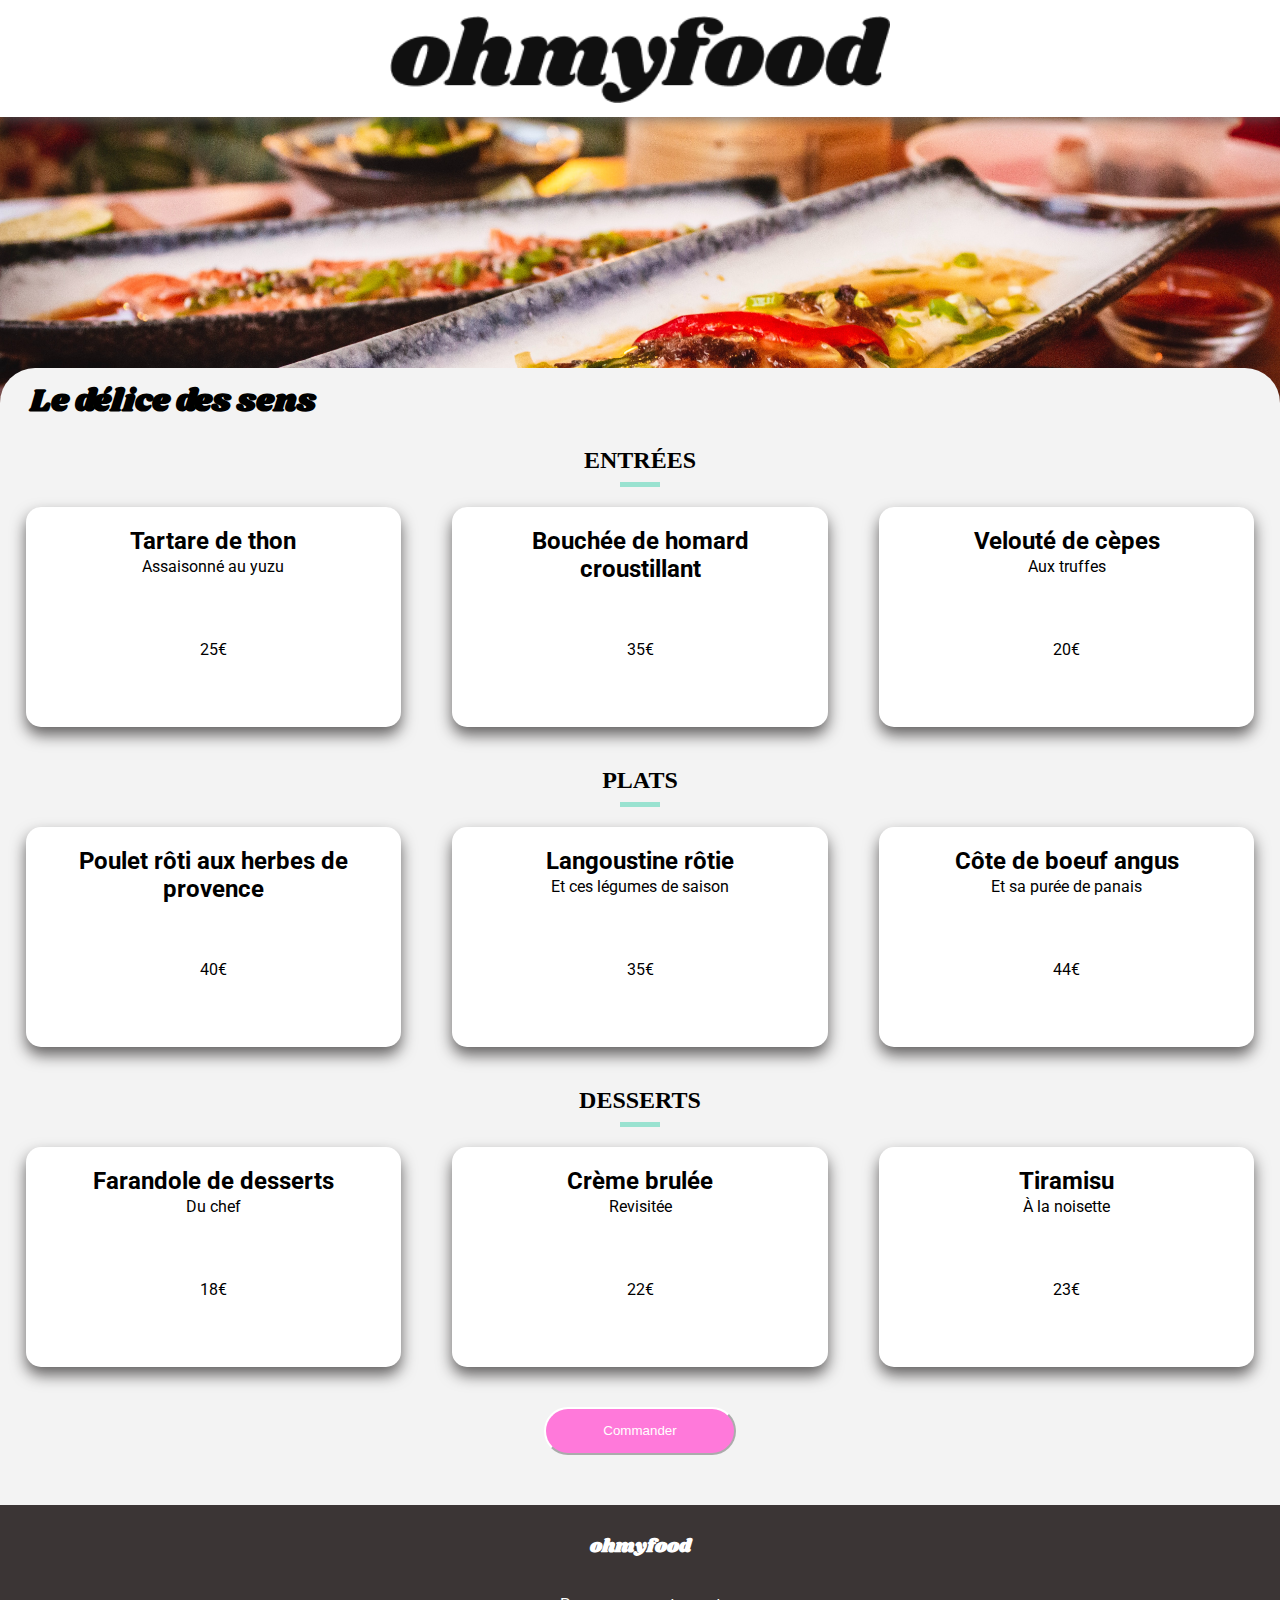
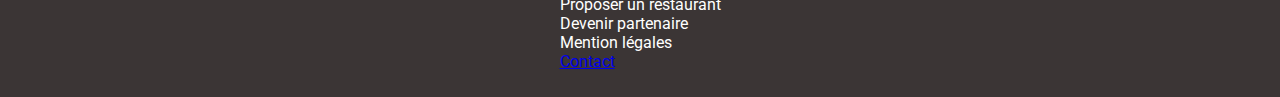
==== MenuDelice.html @ 84c7ec4a "Mise en place balise hr verte" ====
<!DOCTYPE html>
<html lang="fr">
<head>
    <meta charset="UTF-8">
    <meta http-equiv="X-UA-Compatible" content="IE=edge">
    <link rel="preconnect" href="https://fonts.gstatic.com">
    <link href="https://fonts.googleapis.com/css2?family=Roboto&family=Shrikhand&display=swap" rel="stylesheet">
    <link rel="stylesheet" href="https://use.fontawesome.com/releases/v5.15.3/css/all.css" integrity="sha384-SZXxX4whJ79/gErwcOYf+zWLeJdY/qpuqC4cAa9rOGUstPomtqpuNWT9wdPEn2fk" crossorigin="anonymous">
    <meta name="viewport" content="width=device-width, initial-scale=1.0">
    <link rel="stylesheet" href="styles/style.css">
    <title>Le délice des sens</title>
</head>
<body>
    <header>
        <a href="index.html" class="fleche">
            <i class="fas fa-arrow-left fa-2x"></i>
        </a>
        <!-- Logo -->
        <div class="logoHeader">
            <img src="images/logo/ohmyfood.png" alt="Logo ohmyfood"/>
        </div>
    </header>
    <div id="contenuMenu">
        <div class="presentation">
            <img src="images/restaurants/louis-hansel-shotsoflouis-qNBGVyOCY8Q-unsplash.jpg" alt="Le délice des sens">
        </div>
        <div class="menus">
            <div class="titresMenu">
                <h1>Le délice des sens</h1>
                <div class="favorisMenu">
                    <i class="far fa-heart fa-2x"></i>
                    <!-- <i class="fas fa-heart"></i> -->
                </div>
            </div>
            <h2>ENTRÉES</h2>
            <hr>
            <div class="entrees">
                <div class="blocMenu">
                    <div class="blocNom">
                        <h2>Tartare de thon</h2>
                        <p>Assaisonné au yuzu</p>
                    </div>
                    <div class="blocPrix">
                        <p>25€</p>
                    </div>
                    <div class="box">
                        <i class="fas fa-check-circle"></i>
                    </div>
                </div>
                <div class="blocMenu">
                    <div class="blocNom">
                        <h2>Bouchée de homard croustillant</h2>
                        <p>Et sa farandole de petits légumes</p>
                    </div>
                    <div class="blocPrix">
                        <p>35€</p>
                    </div>
                    <div class="box">
                        <i class="fas fa-check-circle"></i>
                    </div>
                </div>
                <div class="blocMenu">
                    <div class="blocNom">
                        <h2>Velouté de cèpes</h2>
                        <p>Aux truffes</p>
                    </div>
                    <div class="blocPrix">
                        <p>20€</p>
                    </div>
                    <div class="box">
                        <i class="fas fa-check-circle"></i>
                    </div>
                </div>
            </div>
            <h2>PLATS</h2>
            <hr>
            <div class="plats">
                <div class="blocMenu">
                    <div class="blocNom">
                        <h2>Poulet rôti aux herbes de provence</h2>
                        <p>Et sa crème de truffe</p>
                    </div>
                    <div class="blocPrix">
                        <p>40€</p>
                    </div>
                    <div class="box">
                        <i class="fas fa-check-circle"></i>
                    </div>
                </div>
                <div class="blocMenu">
                    <div class="blocNom">
                        <h2>Langoustine rôtie</h2>
                        <p>Et ces légumes de saison</p>
                    </div>
                    <div class="blocPrix">
                        <p>35€</p>
                    </div>
                    <div class="box">
                        <i class="fas fa-check-circle"></i>
                    </div>
                </div>
                <div class="blocMenu">
                    <div class="blocNom">
                        <h2>Côte de boeuf angus</h2>
                        <p>Et sa purée de panais</p>
                    </div>
                    <div class="blocPrix">
                        <p>44€</p>
                    </div>
                    <div class="box">
                        <i class="fas fa-check-circle"></i>
                    </div>
                </div>
            </div>
            <h2>DESSERTS</h2>
            <hr>
            <div class="desserts">
                <div class="blocMenu">
                    <div class="blocNom">
                        <h2>Farandole de desserts</h2>
                        <p>Du chef</p>
                    </div>
                    <div class="blocPrix">
                        <p>18€</p>
                    </div>
                    <div class="box">
                        <i class="fas fa-check-circle"></i>
                    </div>
                </div>
                <div class="blocMenu">
                    <div class="blocNom">
                        <h2>Crème  brulée</h2>
                        <p>Revisitée</p>
                    </div>
                    <div class="blocPrix">
                        <p>22€</p>
                    </div>
                    <div class="box">
                        <i class="fas fa-check-circle"></i>
                    </div>
                </div>
                <div class="blocMenu">
                    <div class="blocNom">
                        <h2>Tiramisu</h2>
                        <p>À la noisette</p>
                    </div>
                    <div class="blocPrix">
                        <p>23€</p>
                    </div>
                    <div class="box">
                        <i class="fas fa-check-circle"></i>
                    </div>
                </div>
            </div>
            <div class="commandes">
                <button><p> Commander</p></button>
            </div>
        </div>
    </div>
    <footer>
        <!-- Contacts et infos -->
        <div class="listeFooter">
            <h3 class="logoFooter">ohmyfood</h3>
            <ul>
                <li><i class="fas fa-utensils"></i>  Proposer un restaurant</li>
                <li><i class="fas fa-hands-helping"></i> Devenir partenaire</li>
                <li>Mention légales</li>
                <li><a href="mailto:ohmyfood@contact.com">Contact</a></li>
            </ul>
        </div>
    </footer>
</body>
</html>
---- styles/style.css ----
@charset "UTF-8";
@-webkit-keyframes spin {
  0% {
    -webkit-transform: rotate(0deg);
            transform: rotate(0deg);
  }
  100% {
    -webkit-transform: rotate(360deg);
            transform: rotate(360deg);
  }
}
@keyframes spin {
  0% {
    -webkit-transform: rotate(0deg);
            transform: rotate(0deg);
  }
  100% {
    -webkit-transform: rotate(360deg);
            transform: rotate(360deg);
  }
}

@-webkit-keyframes menuApparition {
  0% {
    opacity: 0;
  }
  100% {
    opacity: 1;
  }
}

@keyframes menuApparition {
  0% {
    opacity: 0;
  }
  100% {
    opacity: 1;
  }
}

@-webkit-keyframes loaderDisparait {
  0% {
    opacity: 1;
  }
  100% {
    opacity: 0;
  }
}

@keyframes loaderDisparait {
  0% {
    opacity: 1;
  }
  100% {
    opacity: 0;
  }
}

@-webkit-keyframes apparitionMenuDivers {
  0% {
    opacity: 0;
  }
  100% {
    opacity: 1;
  }
}

@keyframes apparitionMenuDivers {
  0% {
    opacity: 0;
  }
  100% {
    opacity: 1;
  }
}

/* #region Généralités et Loader */
body {
  margin: 0px;
  background-color: #f3f3f3;
  max-width: 1920px;
  margin: auto;
}

body .loaderTotal {
  display: -webkit-box;
  display: -ms-flexbox;
  display: flex;
  -webkit-box-pack: center;
      -ms-flex-pack: center;
          justify-content: center;
  -webkit-animation: loaderDisparait 1s 3s both;
          animation: loaderDisparait 1s 3s both;
  position: relative;
  top: 576px;
}

body .loaderTotal .fas {
  display: -webkit-box;
  display: -ms-flexbox;
  display: flex;
  -webkit-box-pack: center;
      -ms-flex-pack: center;
          justify-content: center;
  position: relative;
  left: 165px;
  top: 120px;
  color: #FF79DA;
}

body .loaderTotal #loader {
  width: 300px;
  height: 300px;
  border: 3px solid #f3f3f3;
  border-top: 3px dotted #9356DC;
  border-radius: 50%;
  -webkit-animation: spin 1s linear infinite;
          animation: spin 1s linear infinite;
}

/* #endregion */
/* #region Header */
header {
  padding: 16px;
  -webkit-box-shadow: 0 0 15px 0 #636161;
          box-shadow: 0 0 15px 0 #636161;
  position: relative;
  height: 85px;
  background-color: white;
}

.fleche {
  position: absolute;
  top: 21px;
  left: 8%;
  font-size: 1.5rem;
}

.logoHeader {
  display: -webkit-box;
  display: -ms-flexbox;
  display: flex;
  -webkit-box-pack: center;
      -ms-flex-pack: center;
          justify-content: center;
}

.logoHeader img {
  width: 40%;
}

@media screen and (min-width: 1281px) {
  .logoHeader img {
    width: 494px;
    height: 86px;
  }
}

/* #endregion */
/* #region Contenu Index */
#contenuIndex {
  width: 100%;
  position: relative;
  bottom: 305px;
  opacity: 0;
  -webkit-animation: menuApparition 3s 3.5s both;
          animation: menuApparition 3s 3.5s both;
}

#contenuIndex h1 {
  font-family: "Roboto";
  font-weight: bold;
  margin-left: 44px;
}

#contenuIndex h2,
#contenuIndex p {
  font-family: "Roboto";
  font-weight: bold;
}

/* #region Partie 1 */
#partie1 {
  background-color: #f3f3f3;
  padding-bottom: 40px;
}

#partie1 .emplacement p {
  font-weight: bold;
}

#partie1 .explication {
  display: -webkit-box;
  display: -ms-flexbox;
  display: flex;
  -webkit-box-orient: vertical;
  -webkit-box-direction: normal;
      -ms-flex-direction: column;
          flex-direction: column;
  -webkit-box-align: center;
      -ms-flex-align: center;
          align-items: center;
  text-align: center;
}

#partie1 .explication p,
#partie1 .explication h1 {
  margin-left: 5%;
  margin-right: 5%;
}

#partie1 .explication button {
  background: -webkit-gradient(linear, left top, left bottom, from(#FF79DA), to(#9356DC));
  background: linear-gradient(180deg, #FF79DA, #9356DC);
  border-radius: 25px;
  width: 50%;
  color: white;
  border: none;
  -webkit-box-shadow: 0 5px 5px 0 black;
          box-shadow: 0 5px 5px 0 black;
}

#partie1 .explication button:hover {
  opacity: 0.8;
  -webkit-box-shadow: 0 7px 7px 0 black;
          box-shadow: 0 7px 7px 0 black;
}

#partie1 .localisation {
  display: -webkit-box;
  display: -ms-flexbox;
  display: flex;
  -webkit-box-pack: center;
      -ms-flex-pack: center;
          justify-content: center;
  background-color: #d8d7d7;
  position: relative;
}

#partie1 .fas {
  position: absolute;
  left: 30%;
  bottom: 20px;
}

/* #endregion */
/* #region Partie 2 */
#partie2 {
  padding-bottom: 50px;
  padding-top: 30px;
  margin-left: auto;
  margin-right: auto;
  background-color: white;
}

#partie2 h1 {
  margin-left: 30px;
}

#partie2 .restaurant,
#partie2 .choix,
#partie2 .degustez {
  display: -webkit-box;
  display: -ms-flexbox;
  display: flex;
  -webkit-box-orient: horizontal;
  -webkit-box-direction: normal;
      -ms-flex-direction: row;
          flex-direction: row;
  -webkit-box-pack: center;
      -ms-flex-pack: center;
          justify-content: center;
  -webkit-box-align: center;
      -ms-flex-align: center;
          align-items: center;
  padding: 10px;
  background-color: #f3f3f3;
  height: 50px;
  width: 280px;
  border-radius: 20px;
  margin-left: auto;
  margin-right: auto;
  margin-top: 20px;
  position: relative;
}

#partie2 p {
  margin: 0px;
  font-weight: bold;
}

#partie2 .numero {
  background-color: #9356DC;
  position: absolute;
  border-radius: 50%;
  padding-left: 15px;
  padding-right: 15px;
  padding-top: 8px;
  padding-bottom: 8px;
  margin-top: 5px;
  right: 280px;
}

#partie2 .numero p {
  color: white;
}

#partie2 .fas {
  margin-right: 15px;
  color: #8f8b8b;
}

#partie2 .fas:active {
  color: #9356DC;
}

/* #endregion */
/* #region Partie 3 */
#partie3 {
  width: 100%;
  display: -webkit-box;
  display: -ms-flexbox;
  display: flex;
  -webkit-box-orient: vertical;
  -webkit-box-direction: normal;
      -ms-flex-direction: column;
          flex-direction: column;
  background-color: #f3f3f3;
  padding-top: 40px;
  padding-bottom: 40px;
  -webkit-box-pack: center;
      -ms-flex-pack: center;
          justify-content: center;
}

@media screen and (min-width: 1281px) {
  #partie3 {
    display: -webkit-box;
    display: -ms-flexbox;
    display: flex;
    -webkit-box-orient: horizontal;
    -webkit-box-direction: normal;
        -ms-flex-direction: row;
            flex-direction: row;
    -ms-flex-wrap: wrap;
        flex-wrap: wrap;
  }
}

@media screen and (min-width: 481px) {
  #partie3 {
    display: -webkit-box;
    display: -ms-flexbox;
    display: flex;
    -webkit-box-orient: horizontal;
    -webkit-box-direction: normal;
        -ms-flex-direction: row;
            flex-direction: row;
    -ms-flex-wrap: wrap;
        flex-wrap: wrap;
  }
}

#partie3 h1 {
  margin-left: 5%;
}

#partie3 h2,
#partie3 p {
  margin-top: 5px;
  margin-bottom: 0px;
}

#partie3 img {
  width: 100%;
  height: 180px;
  -o-object-fit: cover;
     object-fit: cover;
  -o-object-position: bottom;
     object-position: bottom;
  border-top-left-radius: 20px;
  border-top-right-radius: 20px;
}

#partie3 .info {
  display: -webkit-box;
  display: -ms-flexbox;
  display: flex;
  -webkit-box-orient: horizontal;
  -webkit-box-direction: normal;
      -ms-flex-direction: row;
          flex-direction: row;
  -webkit-box-pack: justify;
      -ms-flex-pack: justify;
          justify-content: space-between;
  width: 100%;
  font-weight: normal;
  margin-left: 15px;
}

#partie3 .info .precision {
  display: -webkit-box;
  display: -ms-flexbox;
  display: flex;
  -webkit-box-orient: vertical;
  -webkit-box-direction: normal;
      -ms-flex-direction: column;
          flex-direction: column;
  padding-left: 15px;
}

#partie3 #note img {
  -o-object-position: center;
     object-position: center;
}

#partie3 #palette,
#partie3 #note,
#partie3 #francaise,
#partie3 #delice {
  width: 90%;
  margin-right: 5%;
  margin-left: 5%;
  padding-bottom: 50px;
  border-radius: 20px;
  background-color: white;
  margin-bottom: 25px;
  height: 200px;
  -webkit-box-shadow: 8px 8px 15px #d1cfcf;
          box-shadow: 8px 8px 15px #d1cfcf;
  position: relative;
}

@media screen and (min-width: 1281px) {
  #partie3 #palette,
  #partie3 #note,
  #partie3 #francaise,
  #partie3 #delice {
    width: 40%;
    margin-right: 1%;
    margin-left: 1%;
  }
}

@media screen and (min-width: 481px) {
  #partie3 #palette,
  #partie3 #note,
  #partie3 #francaise,
  #partie3 #delice {
    width: 40%;
    margin-right: 1%;
    margin-left: 1%;
  }
}

#partie3 .favoris {
  left: 85%;
  position: absolute;
  margin-top: -40px;
}

#partie3 figure {
  padding: 0px;
  margin: 0px;
}

#partie3 figcaption {
  margin-left: 15px;
  font-weight: bold;
  font-size: 20px;
  margin-top: 10px;
}

#partie3 .nouveau {
  background-color: #99E2D0;
  position: absolute;
  margin-top: 2%;
  margin-left: 78%;
  padding: 5px;
  border-radius: 3px;
}

#partie3 .nouveau P {
  font-weight: bold;
}

#partie3 a {
  text-decoration: none;
}

/* #endregion */
/* #endregion */
/* #region Contenu Menus */
#contenuMenu {
  width: 100%;
  margin-bottom: 20px;
}

/* #region Présentation */
.presentation img {
  width: 100%;
  height: 300px;
  -o-object-fit: cover;
     object-fit: cover;
}

/* #endregion */
/* #region Titres des menus */
.menus {
  width: 100%;
  background-color: #f3f3f3;
  border-top-left-radius: 35px;
  border-top-right-radius: 35px;
  margin-top: -74px;
  position: relative;
}

.menus h2 {
  margin-left: 5%;
  margin-bottom: 0px;
}

@media screen and (min-width: 1281px) {
  .menus h2 {
    text-align: center;
    margin-left: 0px;
  }
}

@media screen and (min-width: 481px) {
  .menus h2 {
    text-align: center;
    margin-left: 0px;
  }
}

.menus .titresMenu {
  position: relative;
}

.menus .titresMenu .favorisMenu {
  position: absolute;
  left: 85%;
  top: 5px;
}

.menus .titresMenu h1 {
  margin-left: 30px;
  font-weight: bold;
  font-family: "Shrikhand";
  padding-top: 10px;
}

.menus button {
  background-color: #FF79DA;
  border-radius: 25px;
  width: 50%;
  color: white;
  border-color: white;
}

/* #endregion */
/* #region Blocs de menus */
.entrees,
.plats,
.desserts {
  display: -webkit-box;
  display: -ms-flexbox;
  display: flex;
  -webkit-box-orient: vertical;
  -webkit-box-direction: normal;
      -ms-flex-direction: column;
          flex-direction: column;
  margin-bottom: 20px;
  -webkit-box-align: center;
      -ms-flex-align: center;
          align-items: center;
  -webkit-box-pack: center;
      -ms-flex-pack: center;
          justify-content: center;
}

@media screen and (min-width: 1281px) {
  .entrees,
  .plats,
  .desserts {
    display: -webkit-box;
    display: -ms-flexbox;
    display: flex;
    -webkit-box-orient: horizontal;
    -webkit-box-direction: normal;
        -ms-flex-direction: row;
            flex-direction: row;
    -ms-flex-line-pack: justify;
        align-content: space-between;
  }
}

@media screen and (min-width: 481px) {
  .entrees,
  .plats,
  .desserts {
    display: -webkit-box;
    display: -ms-flexbox;
    display: flex;
    -webkit-box-orient: horizontal;
    -webkit-box-direction: normal;
        -ms-flex-direction: row;
            flex-direction: row;
    -ms-flex-line-pack: justify;
        align-content: space-between;
  }
}

.blocMenu {
  background-color: white;
  border-radius: 15px;
  width: 90%;
  height: 80px;
  display: -webkit-box;
  display: -ms-flexbox;
  display: flex;
  -webkit-box-orient: horizontal;
  -webkit-box-direction: normal;
      -ms-flex-direction: row;
          flex-direction: row;
  -webkit-box-pack: justify;
      -ms-flex-pack: justify;
          justify-content: space-between;
  font-family: "Roboto";
  margin-bottom: 20px;
  -webkit-box-shadow: 0px 8px 15px #636161;
          box-shadow: 0px 8px 15px #636161;
  -webkit-animation: apparitionMenuDivers 3s;
          animation: apparitionMenuDivers 3s;
}

.blocMenu .box {
  width: 100%;
  height: 10%;
  background-color: #99E2D0;
  -webkit-animation: apparitionBox 5s;
          animation: apparitionBox 5s;
  -webkit-transition: -webkit-transform 2s;
  transition: -webkit-transform 2s;
  transition: transform 2s;
  transition: transform 2s, -webkit-transform 2s;
}

@media screen and (min-width: 1281px) {
  .blocMenu {
    display: -webkit-box;
    display: -ms-flexbox;
    display: flex;
    -webkit-box-orient: vertical;
    -webkit-box-direction: normal;
        -ms-flex-direction: column;
            flex-direction: column;
    -webkit-box-align: center;
        -ms-flex-align: center;
            align-items: center;
    text-align: center;
    width: 330px !important;
    margin-left: 2%;
    margin-right: 2%;
  }
}

@media screen and (min-width: 481px) {
  .blocMenu {
    display: -webkit-box;
    display: -ms-flexbox;
    display: flex;
    -webkit-box-orient: vertical;
    -webkit-box-direction: normal;
        -ms-flex-direction: column;
            flex-direction: column;
    -webkit-box-align: center;
        -ms-flex-align: center;
            align-items: center;
    text-align: center;
    width: 30%;
    height: 220px;
    margin-left: 2%;
    margin-right: 2%;
  }
}

.blocMenu .blocNom {
  width: calc(80%);
  max-height: 80px;
  overflow: hidden;
  text-overflow: ellipsis;
  min-width: 0;
}

@media screen and (min-width: 1281px) {
  .blocMenu .blocNom {
    height: 80%;
  }
}

@media screen and (min-width: 481px) {
  .blocMenu .blocNom {
    height: 80%;
  }
}

.blocMenu .blocPrix {
  width: calc(20%);
  max-height: 80px;
  display: -webkit-box;
  display: -ms-flexbox;
  display: flex;
  -webkit-box-pack: center;
      -ms-flex-pack: center;
          justify-content: center;
  -webkit-box-align: center;
      -ms-flex-align: center;
          align-items: center;
}

@media screen and (min-width: 1281px) {
  .blocMenu .blocPrix {
    height: 20%;
  }
}

@media screen and (min-width: 481px) {
  .blocMenu .blocPrix {
    height: 20%;
  }
}

.blocMenu .box {
  background-color: #99E2D0;
  width: 0;
  height: 100%;
  display: -webkit-box;
  display: -ms-flexbox;
  display: flex;
  -webkit-box-pack: center;
      -ms-flex-pack: center;
          justify-content: center;
  -webkit-box-orient: vertical;
  -webkit-box-direction: normal;
      -ms-flex-direction: column;
          flex-direction: column;
  -webkit-box-align: center;
      -ms-flex-align: center;
          align-items: center;
  border-bottom-right-radius: 15px;
  border-top-right-radius: 15px;
}

@media screen and (min-width: 1281px) {
  .blocMenu .box {
    height: 0;
    width: 100%;
    border-bottom-left-radius: 15px;
    border-bottom-right-radius: 15px;
    border-top-right-radius: 0px;
  }
}

@media screen and (min-width: 481px) {
  .blocMenu .box {
    height: 0;
    width: 100%;
    border-bottom-left-radius: 15px;
    border-bottom-right-radius: 15px;
    border-top-right-radius: 0px;
  }
}

.blocMenu:hover .box {
  width: 25%;
  height: 100%;
  background-color: #99E2D0;
  -webkit-transition: all 1s ease;
  transition: all 1s ease;
}

@media screen and (min-width: 1281px) {
  .blocMenu:hover .box {
    width: 100%;
  }
}

@media screen and (min-width: 481px) {
  .blocMenu:hover .box {
    width: 100%;
  }
}

.blocMenu h2,
.blocMenu p {
  margin-left: 15px;
}

@media screen and (min-width: 1281px) {
  .blocMenu h2,
  .blocMenu p {
    margin-left: 0px;
  }
}

@media screen and (min-width: 481px) {
  .blocMenu h2,
  .blocMenu p {
    margin-left: 0px;
  }
}

.blocMenu h2 {
  margin-bottom: 0px;
}

.blocMenu p {
  margin-top: 2px;
}

hr {
  position: relative;
  right: 150px;
  border: none;
  height: 5px;
  width: 40px;
  background: #99E2D0;
  margin-bottom: 20px;
}

@media screen and (min-width: 1281px) {
  hr {
    right: 0px;
  }
}

@media screen and (min-width: 481px) {
  hr {
    right: 0px;
  }
}

.commandes {
  display: -webkit-box;
  display: -ms-flexbox;
  display: flex;
  -webkit-box-pack: center;
      -ms-flex-pack: center;
          justify-content: center;
  margin-bottom: 50px;
}

.commandes button {
  width: 15%;
}

@media screen and (min-width: 1281px) {
  .commandes button {
    width: 20%;
  }
}

/* #endregion */
/* #endregion */
/* #region Footer */
footer {
  background-color: #3b3535;
  padding: 10px;
}

.listeFooter {
  color: white;
  font-family: "Roboto";
  padding-left: 5%;
}

@media screen and (min-width: 481px) {
  .listeFooter {
    display: -webkit-box;
    display: -ms-flexbox;
    display: flex;
    -webkit-box-orient: vertical;
    -webkit-box-direction: normal;
        -ms-flex-direction: column;
            flex-direction: column;
    -webkit-box-align: center;
        -ms-flex-align: center;
            align-items: center;
    padding-left: 0%;
  }
}

@media screen and (min-width: 1281px) {
  .listeFooter {
    display: -webkit-box;
    display: -ms-flexbox;
    display: flex;
    -webkit-box-orient: vertical;
    -webkit-box-direction: normal;
        -ms-flex-direction: column;
            flex-direction: column;
    -webkit-box-align: center;
        -ms-flex-align: center;
            align-items: center;
    padding-left: 0%;
  }
}

.listeFooter .logoFooter {
  display: -webkit-box;
  display: -ms-flexbox;
  display: flex;
  -webkit-box-pack: start;
      -ms-flex-pack: start;
          justify-content: flex-start;
  font-family: "Shrikhand";
}

.listeFooter ul {
  list-style: none;
  padding: 0;
}

.listeFooter .fas {
  width: 25px;
}

/* #endregion */
/* #region Test */
section {
  width: 20%;
  margin: auto;
}

.starter__menu {
  border: 1px solid black;
  display: -webkit-box;
  display: -ms-flexbox;
  display: flex;
}

.starter__menu .description__plat {
  width: 85%;
  color: blue;
  white-space: nowrap;
  overflow: hidden;
  text-overflow: ellipsis;
}

.starter__menu .prix__plat {
  width: 15%;
  margin-left: 5px;
}

.starter__menu .anim__cercle {
  background-color: #99E2D0;
  width: 0;
  display: -webkit-box;
  display: -ms-flexbox;
  display: flex;
  -webkit-box-pack: center;
      -ms-flex-pack: center;
          justify-content: center;
  -webkit-box-orient: vertical;
  -webkit-box-direction: normal;
      -ms-flex-direction: column;
          flex-direction: column;
  -webkit-box-align: center;
      -ms-flex-align: center;
          align-items: center;
}

.starter__menu:hover .anim__cercle {
  width: 30%;
  background-color: #99E2D0;
  -webkit-transition: all 1s ease;
  transition: all 1s ease;
}

/* #endregion */
/*# sourceMappingURL=style.css.map */
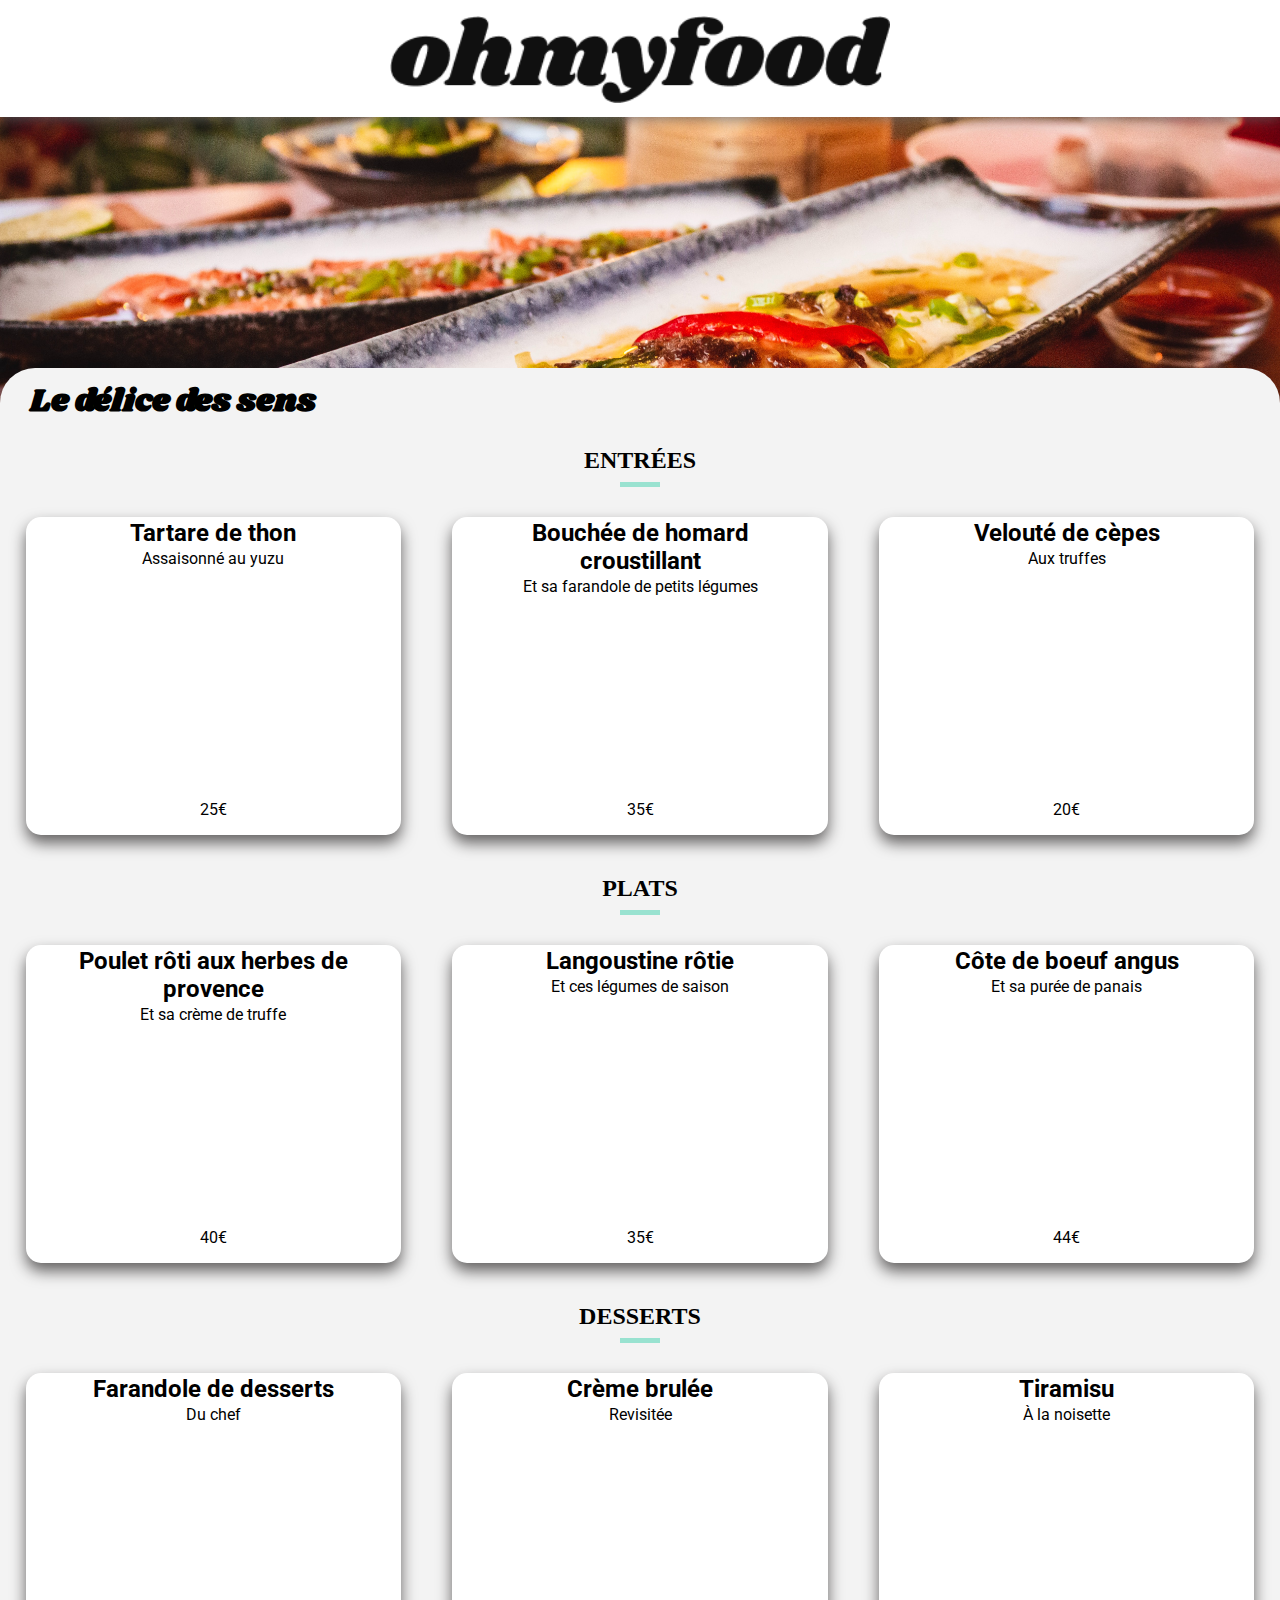
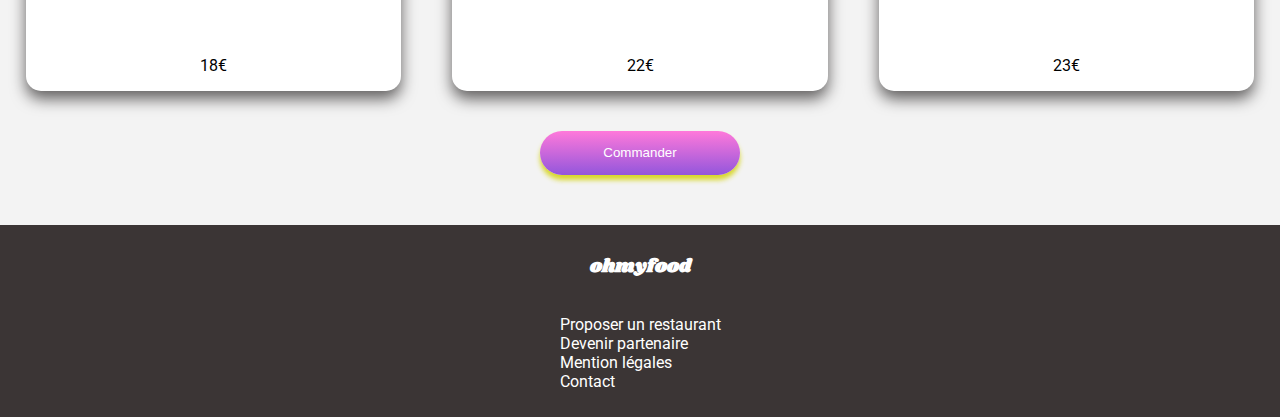
==== commit 285a23a4: "Modification diverses" ====
--- a/MenuDelice.html
+++ b/MenuDelice.html
@@ -44,7 +44,7 @@
                         <p>25€</p>
                     </div>
                     <div class="box">
-                        <i class="fas fa-check-circle"></i>
+                        <i class="fas fa-check-circle fa-2x"></i>
                     </div>
                 </div>
                 <div class="blocMenu">
@@ -56,7 +56,7 @@
                         <p>35€</p>
                     </div>
                     <div class="box">
-                        <i class="fas fa-check-circle"></i>
+                        <i class="fas fa-check-circle fa-2x"></i>
                     </div>
                 </div>
                 <div class="blocMenu">
@@ -68,7 +68,7 @@
                         <p>20€</p>
                     </div>
                     <div class="box">
-                        <i class="fas fa-check-circle"></i>
+                        <i class="fas fa-check-circle fa-2x"></i>
                     </div>
                 </div>
             </div>
@@ -84,7 +84,7 @@
                         <p>40€</p>
                     </div>
                     <div class="box">
-                        <i class="fas fa-check-circle"></i>
+                        <i class="fas fa-check-circle fa-2x"></i>
                     </div>
                 </div>
                 <div class="blocMenu">
@@ -96,7 +96,7 @@
                         <p>35€</p>
                     </div>
                     <div class="box">
-                        <i class="fas fa-check-circle"></i>
+                        <i class="fas fa-check-circle fa-2x"></i>
                     </div>
                 </div>
                 <div class="blocMenu">
@@ -108,7 +108,7 @@
                         <p>44€</p>
                     </div>
                     <div class="box">
-                        <i class="fas fa-check-circle"></i>
+                        <i class="fas fa-check-circle fa-2x"></i>
                     </div>
                 </div>
             </div>
@@ -124,7 +124,7 @@
                         <p>18€</p>
                     </div>
                     <div class="box">
-                        <i class="fas fa-check-circle"></i>
+                        <i class="fas fa-check-circle fa-2x"></i>
                     </div>
                 </div>
                 <div class="blocMenu">
@@ -136,7 +136,7 @@
                         <p>22€</p>
                     </div>
                     <div class="box">
-                        <i class="fas fa-check-circle"></i>
+                        <i class="fas fa-check-circle fa-2x"></i>
                     </div>
                 </div>
                 <div class="blocMenu">
@@ -148,7 +148,7 @@
                         <p>23€</p>
                     </div>
                     <div class="box">
-                        <i class="fas fa-check-circle"></i>
+                        <i class="fas fa-check-circle fa-2x"></i>
                     </div>
                 </div>
             </div>
--- a/styles/style.css
+++ b/styles/style.css
@@ -79,6 +79,7 @@
   margin: 0px;
   background-color: #f3f3f3;
   max-width: 1920px;
+  min-width: 400px;
   margin: auto;
 }
 
@@ -218,6 +219,18 @@
   border: none;
   -webkit-box-shadow: 0 5px 5px 0 black;
           box-shadow: 0 5px 5px 0 black;
+}
+
+@media screen and (min-width: 1281px) {
+  #partie1 .explication button {
+    width: 20%;
+  }
+}
+
+@media screen and (min-width: 760px) {
+  #partie1 .explication button {
+    width: 200px;
+  }
 }
 
 #partie1 .explication button:hover {
@@ -347,7 +360,7 @@
   }
 }
 
-@media screen and (min-width: 481px) {
+@media screen and (min-width: 760px) {
   #partie3 {
     display: -webkit-box;
     display: -ms-flexbox;
@@ -442,7 +455,7 @@
   }
 }
 
-@media screen and (min-width: 481px) {
+@media screen and (min-width: 760px) {
   #partie3 #palette,
   #partie3 #note,
   #partie3 #francaise,
@@ -527,7 +540,7 @@
   }
 }
 
-@media screen and (min-width: 481px) {
+@media screen and (min-width: 760px) {
   .menus h2 {
     text-align: center;
     margin-left: 0px;
@@ -578,6 +591,7 @@
   -webkit-box-pack: center;
       -ms-flex-pack: center;
           justify-content: center;
+  margin-top: 30px;
 }
 
 @media screen and (min-width: 1281px) {
@@ -596,7 +610,7 @@
   }
 }
 
-@media screen and (min-width: 481px) {
+@media screen and (min-width: 760px) {
   .entrees,
   .plats,
   .desserts {
@@ -635,18 +649,6 @@
           animation: apparitionMenuDivers 3s;
 }
 
-.blocMenu .box {
-  width: 100%;
-  height: 10%;
-  background-color: #99E2D0;
-  -webkit-animation: apparitionBox 5s;
-          animation: apparitionBox 5s;
-  -webkit-transition: -webkit-transform 2s;
-  transition: -webkit-transform 2s;
-  transition: transform 2s;
-  transition: transform 2s, -webkit-transform 2s;
-}
-
 @media screen and (min-width: 1281px) {
   .blocMenu {
     display: -webkit-box;
@@ -661,12 +663,13 @@
             align-items: center;
     text-align: center;
     width: 330px !important;
+    height: 250px;
     margin-left: 2%;
     margin-right: 2%;
   }
 }
 
-@media screen and (min-width: 481px) {
+@media screen and (min-width: 760px) {
   .blocMenu {
     display: -webkit-box;
     display: -ms-flexbox;
@@ -680,7 +683,7 @@
             align-items: center;
     text-align: center;
     width: 30%;
-    height: 220px;
+    height: 318px;
     margin-left: 2%;
     margin-right: 2%;
   }
@@ -689,8 +692,6 @@
 .blocMenu .blocNom {
   width: calc(80%);
   max-height: 80px;
-  overflow: hidden;
-  text-overflow: ellipsis;
   min-width: 0;
 }
 
@@ -700,7 +701,7 @@
   }
 }
 
-@media screen and (min-width: 481px) {
+@media screen and (min-width: 760px) {
   .blocMenu .blocNom {
     height: 80%;
   }
@@ -715,27 +716,62 @@
   -webkit-box-pack: center;
       -ms-flex-pack: center;
           justify-content: center;
-  -webkit-box-align: center;
-      -ms-flex-align: center;
-          align-items: center;
+  -webkit-box-align: end;
+      -ms-flex-align: end;
+          align-items: flex-end;
 }
 
 @media screen and (min-width: 1281px) {
   .blocMenu .blocPrix {
-    height: 20%;
-  }
-}
-
-@media screen and (min-width: 481px) {
+    -webkit-box-align: center;
+        -ms-flex-align: center;
+            align-items: center;
+  }
+}
+
+@media screen and (min-width: 760px) {
   .blocMenu .blocPrix {
-    height: 20%;
+    -webkit-box-align: center;
+        -ms-flex-align: center;
+            align-items: center;
   }
 }
 
 .blocMenu .box {
   background-color: #99E2D0;
+  color: white !important;
   width: 0;
   height: 100%;
+  border-bottom-right-radius: 15px;
+  border-top-right-radius: 15px;
+  display: none;
+}
+
+@media screen and (min-width: 1281px) {
+  .blocMenu .box {
+    height: 0;
+    width: 100%;
+    border-bottom-left-radius: 15px;
+    border-bottom-right-radius: 15px;
+    border-top-right-radius: 0px;
+  }
+}
+
+@media screen and (min-width: 760px) {
+  .blocMenu .box {
+    height: 0;
+    width: 100%;
+    border-bottom-left-radius: 15px;
+    border-bottom-right-radius: 15px;
+    border-top-right-radius: 0px;
+    margin-top: 0px;
+  }
+}
+
+.blocMenu:hover .box {
+  width: 25%;
+  height: 100%;
+  display: block;
   display: -webkit-box;
   display: -ms-flexbox;
   display: flex;
@@ -749,33 +785,6 @@
   -webkit-box-align: center;
       -ms-flex-align: center;
           align-items: center;
-  border-bottom-right-radius: 15px;
-  border-top-right-radius: 15px;
-}
-
-@media screen and (min-width: 1281px) {
-  .blocMenu .box {
-    height: 0;
-    width: 100%;
-    border-bottom-left-radius: 15px;
-    border-bottom-right-radius: 15px;
-    border-top-right-radius: 0px;
-  }
-}
-
-@media screen and (min-width: 481px) {
-  .blocMenu .box {
-    height: 0;
-    width: 100%;
-    border-bottom-left-radius: 15px;
-    border-bottom-right-radius: 15px;
-    border-top-right-radius: 0px;
-  }
-}
-
-.blocMenu:hover .box {
-  width: 25%;
-  height: 100%;
   background-color: #99E2D0;
   -webkit-transition: all 1s ease;
   transition: all 1s ease;
@@ -784,31 +793,41 @@
 @media screen and (min-width: 1281px) {
   .blocMenu:hover .box {
     width: 100%;
-  }
-}
-
-@media screen and (min-width: 481px) {
+    height: 40%;
+  }
+}
+
+@media screen and (min-width: 760px) {
   .blocMenu:hover .box {
     width: 100%;
+    height: 25%;
   }
 }
 
 .blocMenu h2,
 .blocMenu p {
+  margin-top: 2px;
   margin-left: 15px;
+  white-space: nowrap;
+  overflow: hidden;
+  text-overflow: ellipsis;
 }
 
 @media screen and (min-width: 1281px) {
   .blocMenu h2,
   .blocMenu p {
     margin-left: 0px;
-  }
-}
-
-@media screen and (min-width: 481px) {
+    white-space: normal;
+    overflow: visible;
+  }
+}
+
+@media screen and (min-width: 760px) {
   .blocMenu h2,
   .blocMenu p {
     margin-left: 0px;
+    white-space: normal;
+    overflow: visible;
   }
 }
 
@@ -816,13 +835,9 @@
   margin-bottom: 0px;
 }
 
-.blocMenu p {
-  margin-top: 2px;
-}
-
 hr {
-  position: relative;
-  right: 150px;
+  position: absolute;
+  left: calc(5%);
   border: none;
   height: 5px;
   width: 40px;
@@ -832,13 +847,17 @@
 
 @media screen and (min-width: 1281px) {
   hr {
+    position: relative;
     right: 0px;
-  }
-}
-
-@media screen and (min-width: 481px) {
+    left: 0px;
+  }
+}
+
+@media screen and (min-width: 760px) {
   hr {
+    position: relative;
     right: 0px;
+    left: 0px;
   }
 }
 
@@ -853,10 +872,29 @@
 }
 
 .commandes button {
-  width: 15%;
-}
-
-@media screen and (min-width: 1281px) {
+  background: -webkit-gradient(linear, left top, left bottom, from(#FF79DA), to(#9356DC));
+  background: linear-gradient(180deg, #FF79DA, #9356DC);
+  border-radius: 25px;
+  width: 200px !important;
+  color: white;
+  border: none;
+  -webkit-box-shadow: 0 5px 5px 0 #d8d72b;
+          box-shadow: 0 5px 5px 0 #d8d72b;
+}
+
+.commandes button:hover {
+  opacity: 0.8;
+  -webkit-box-shadow: 0 7px 7px 0 #d8d70b;
+          box-shadow: 0 7px 7px 0 #d8d70b;
+}
+
+@media screen and (min-width: 1281px) {
+  .commandes button {
+    width: 250px !important;
+  }
+}
+
+@media screen and (min-width: 760px) {
   .commandes button {
     width: 20%;
   }
@@ -876,7 +914,7 @@
   padding-left: 5%;
 }
 
-@media screen and (min-width: 481px) {
+@media screen and (min-width: 760px) {
   .listeFooter {
     display: -webkit-box;
     display: -ms-flexbox;
@@ -927,6 +965,11 @@
   width: 25px;
 }
 
+.listeFooter a {
+  color: white;
+  text-decoration: none;
+}
+
 /* #endregion */
 /* #region Test */
 section {
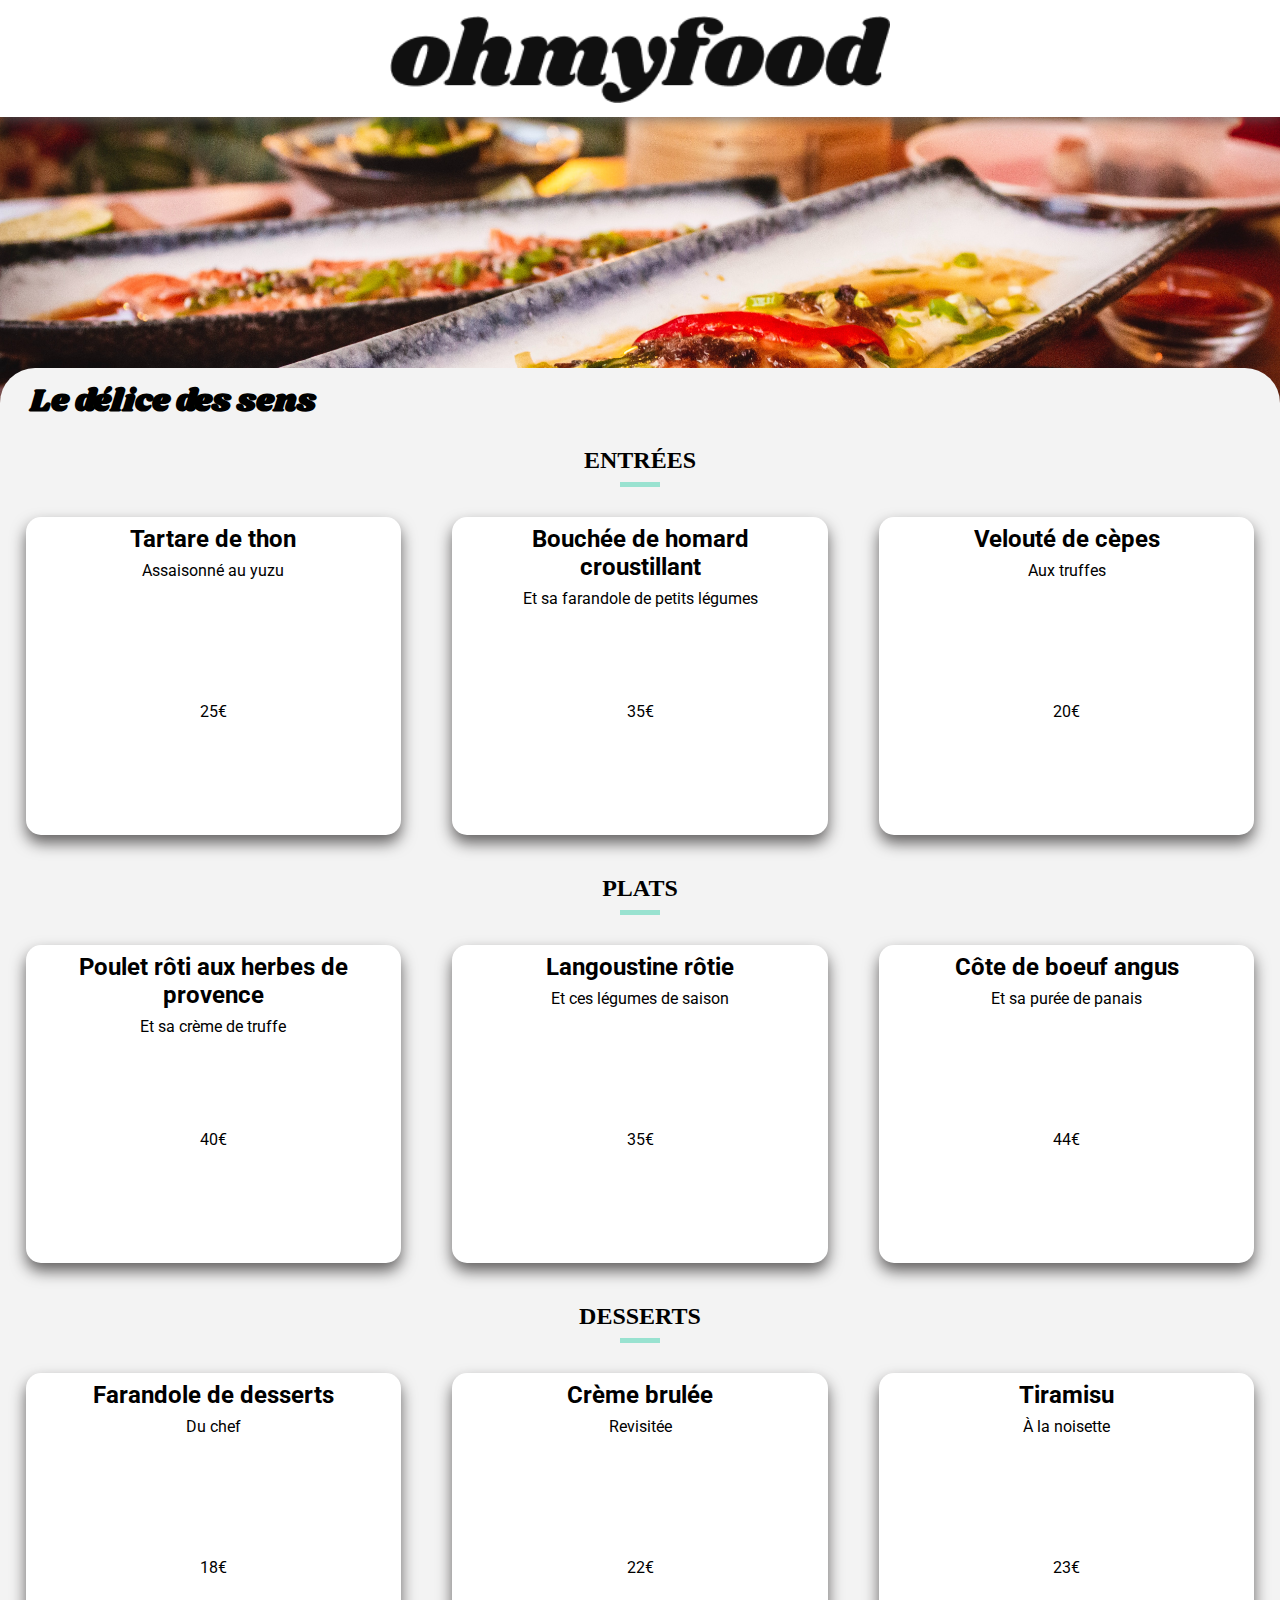
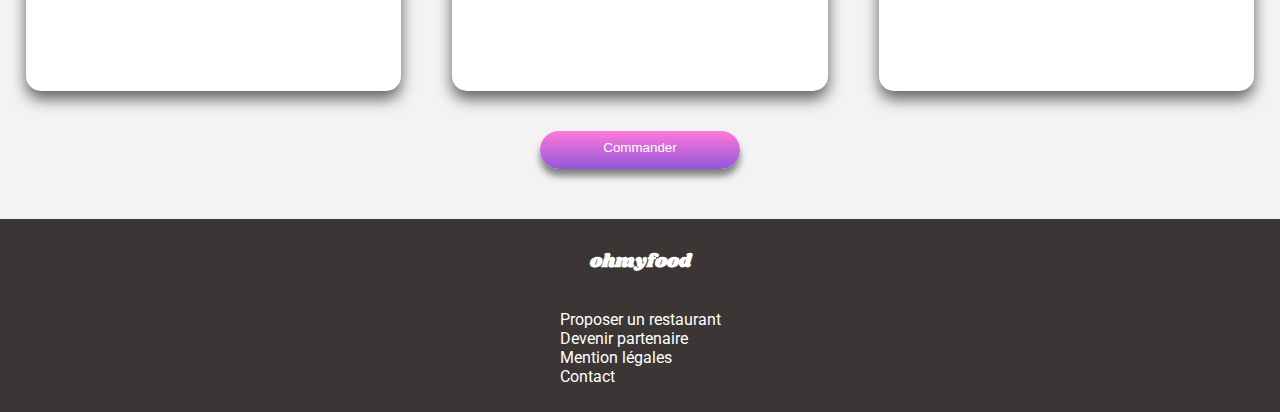
==== commit 9c7c706d: "Apparition progressive des menu" ====
--- a/MenuDelice.html
+++ b/MenuDelice.html
@@ -35,7 +35,7 @@
             <h2>ENTRÉES</h2>
             <hr>
             <div class="entrees">
-                <div class="blocMenu">
+                <div class="blocMenu bM1">
                     <div class="blocNom">
                         <h2>Tartare de thon</h2>
                         <p>Assaisonné au yuzu</p>
@@ -47,7 +47,7 @@
                         <i class="fas fa-check-circle fa-2x"></i>
                     </div>
                 </div>
-                <div class="blocMenu">
+                <div class="blocMenu bM2">
                     <div class="blocNom">
                         <h2>Bouchée de homard croustillant</h2>
                         <p>Et sa farandole de petits légumes</p>
@@ -59,7 +59,7 @@
                         <i class="fas fa-check-circle fa-2x"></i>
                     </div>
                 </div>
-                <div class="blocMenu">
+                <div class="blocMenu bM3">
                     <div class="blocNom">
                         <h2>Velouté de cèpes</h2>
                         <p>Aux truffes</p>
@@ -75,7 +75,7 @@
             <h2>PLATS</h2>
             <hr>
             <div class="plats">
-                <div class="blocMenu">
+                <div class="blocMenu bM1">
                     <div class="blocNom">
                         <h2>Poulet rôti aux herbes de provence</h2>
                         <p>Et sa crème de truffe</p>
@@ -87,7 +87,7 @@
                         <i class="fas fa-check-circle fa-2x"></i>
                     </div>
                 </div>
-                <div class="blocMenu">
+                <div class="blocMenu bM2">
                     <div class="blocNom">
                         <h2>Langoustine rôtie</h2>
                         <p>Et ces légumes de saison</p>
@@ -99,7 +99,7 @@
                         <i class="fas fa-check-circle fa-2x"></i>
                     </div>
                 </div>
-                <div class="blocMenu">
+                <div class="blocMenu bM3">
                     <div class="blocNom">
                         <h2>Côte de boeuf angus</h2>
                         <p>Et sa purée de panais</p>
@@ -115,7 +115,7 @@
             <h2>DESSERTS</h2>
             <hr>
             <div class="desserts">
-                <div class="blocMenu">
+                <div class="blocMenu bM1">
                     <div class="blocNom">
                         <h2>Farandole de desserts</h2>
                         <p>Du chef</p>
@@ -127,7 +127,7 @@
                         <i class="fas fa-check-circle fa-2x"></i>
                     </div>
                 </div>
-                <div class="blocMenu">
+                <div class="blocMenu bM2">
                     <div class="blocNom">
                         <h2>Crème  brulée</h2>
                         <p>Revisitée</p>
@@ -139,7 +139,7 @@
                         <i class="fas fa-check-circle fa-2x"></i>
                     </div>
                 </div>
-                <div class="blocMenu">
+                <div class="blocMenu bM3">
                     <div class="blocNom">
                         <h2>Tiramisu</h2>
                         <p>À la noisette</p>
--- a/styles/style.css
+++ b/styles/style.css
@@ -161,8 +161,6 @@
 /* #region Contenu Index */
 #contenuIndex {
   width: 100%;
-  position: relative;
-  bottom: 305px;
   opacity: 0;
   -webkit-animation: menuApparition 3s 3.5s both;
           animation: menuApparition 3s 3.5s both;
@@ -217,8 +215,8 @@
   width: 50%;
   color: white;
   border: none;
-  -webkit-box-shadow: 0 5px 5px 0 black;
-          box-shadow: 0 5px 5px 0 black;
+  -webkit-box-shadow: 0 5px 5px 0 grey;
+          box-shadow: 0 5px 5px 0 grey;
 }
 
 @media screen and (min-width: 1281px) {
@@ -235,8 +233,8 @@
 
 #partie1 .explication button:hover {
   opacity: 0.8;
-  -webkit-box-shadow: 0 7px 7px 0 black;
-          box-shadow: 0 7px 7px 0 black;
+  -webkit-box-shadow: 0 7px 7px 0 #343434;
+          box-shadow: 0 7px 7px 0 #343434;
 }
 
 #partie1 .localisation {
@@ -482,23 +480,28 @@
   font-weight: bold;
   font-size: 20px;
   margin-top: 10px;
+  font-family: "Roboto";
 }
 
 #partie3 .nouveau {
   background-color: #99E2D0;
   position: absolute;
-  margin-top: 2%;
-  margin-left: 78%;
+  top: 2%;
+  right: 5%;
   padding: 5px;
   border-radius: 3px;
+  width: 95px;
 }
 
 #partie3 .nouveau P {
+  text-align: center;
   font-weight: bold;
+  color: #278870;
 }
 
 #partie3 a {
   text-decoration: none;
+  color: black;
 }
 
 /* #endregion */
@@ -529,7 +532,6 @@
 }
 
 .menus h2 {
-  margin-left: 5%;
   margin-bottom: 0px;
 }
 
@@ -553,8 +555,8 @@
 
 .menus .titresMenu .favorisMenu {
   position: absolute;
-  left: 85%;
-  top: 5px;
+  right: 5%;
+  top: 25%;
 }
 
 .menus .titresMenu h1 {
@@ -645,8 +647,8 @@
   margin-bottom: 20px;
   -webkit-box-shadow: 0px 8px 15px #636161;
           box-shadow: 0px 8px 15px #636161;
-  -webkit-animation: apparitionMenuDivers 3s;
-          animation: apparitionMenuDivers 3s;
+  -webkit-animation: apparitionMenuDivers 9s;
+          animation: apparitionMenuDivers 9s;
 }
 
 @media screen and (min-width: 1281px) {
@@ -683,7 +685,7 @@
             align-items: center;
     text-align: center;
     width: 30%;
-    height: 318px;
+    height: 318px !important;
     margin-left: 2%;
     margin-right: 2%;
   }
@@ -744,7 +746,7 @@
   height: 100%;
   border-bottom-right-radius: 15px;
   border-top-right-radius: 15px;
-  display: none;
+  visibility: hidden;
 }
 
 @media screen and (min-width: 1281px) {
@@ -771,7 +773,7 @@
 .blocMenu:hover .box {
   width: 25%;
   height: 100%;
-  display: block;
+  visibility: visible;
   display: -webkit-box;
   display: -ms-flexbox;
   display: flex;
@@ -786,14 +788,14 @@
       -ms-flex-align: center;
           align-items: center;
   background-color: #99E2D0;
-  -webkit-transition: all 1s ease;
-  transition: all 1s ease;
+  -webkit-transition: all 500ms ease;
+  transition: all 500ms ease;
 }
 
 @media screen and (min-width: 1281px) {
   .blocMenu:hover .box {
-    width: 100%;
-    height: 40%;
+    width: 15%;
+    height: 30%;
   }
 }
 
@@ -804,9 +806,53 @@
   }
 }
 
-.blocMenu h2,
-.blocMenu p {
-  margin-top: 2px;
+.blocMenu:hover .box .fas {
+  color: white;
+  -webkit-transform: rotate(360deg);
+          transform: rotate(360deg);
+  -webkit-transition: -webkit-transform 500ms ease-in-out;
+  transition: -webkit-transform 500ms ease-in-out;
+  transition: transform 500ms ease-in-out;
+  transition: transform 500ms ease-in-out, -webkit-transform 500ms ease-in-out;
+}
+
+.bM1 {
+  -webkit-animation-duration: 3s;
+          animation-duration: 3s;
+}
+
+.bM2 {
+  -webkit-animation-duration: 6s;
+          animation-duration: 6s;
+}
+
+.bM3 {
+  -webkit-animation-duration: 9s;
+          animation-duration: 9s;
+}
+
+.bM4 {
+  -webkit-animation-duration: 2s;
+          animation-duration: 2s;
+}
+
+.bM5 {
+  -webkit-animation-duration: 4s;
+          animation-duration: 4s;
+}
+
+.bM6 {
+  -webkit-animation-duration: 6s;
+          animation-duration: 6s;
+}
+
+.bM7 {
+  -webkit-animation-duration: 8s;
+          animation-duration: 8s;
+}
+
+h2, p {
+  margin-top: 8px;
   margin-left: 15px;
   white-space: nowrap;
   overflow: hidden;
@@ -814,8 +860,7 @@
 }
 
 @media screen and (min-width: 1281px) {
-  .blocMenu h2,
-  .blocMenu p {
+  h2, p {
     margin-left: 0px;
     white-space: normal;
     overflow: visible;
@@ -823,15 +868,14 @@
 }
 
 @media screen and (min-width: 760px) {
-  .blocMenu h2,
-  .blocMenu p {
+  h2, p {
     margin-left: 0px;
     white-space: normal;
     overflow: visible;
   }
 }
 
-.blocMenu h2 {
+h2 {
   margin-bottom: 0px;
 }
 
@@ -878,14 +922,14 @@
   width: 200px !important;
   color: white;
   border: none;
-  -webkit-box-shadow: 0 5px 5px 0 #d8d72b;
-          box-shadow: 0 5px 5px 0 #d8d72b;
+  -webkit-box-shadow: 0 7px 7px 0 grey;
+          box-shadow: 0 7px 7px 0 grey;
 }
 
 .commandes button:hover {
   opacity: 0.8;
-  -webkit-box-shadow: 0 7px 7px 0 #d8d70b;
-          box-shadow: 0 7px 7px 0 #d8d70b;
+  -webkit-box-shadow: 0 7px 7px 0 #343434;
+          box-shadow: 0 7px 7px 0 #343434;
 }
 
 @media screen and (min-width: 1281px) {
@@ -971,56 +1015,4 @@
 }
 
 /* #endregion */
-/* #region Test */
-section {
-  width: 20%;
-  margin: auto;
-}
-
-.starter__menu {
-  border: 1px solid black;
-  display: -webkit-box;
-  display: -ms-flexbox;
-  display: flex;
-}
-
-.starter__menu .description__plat {
-  width: 85%;
-  color: blue;
-  white-space: nowrap;
-  overflow: hidden;
-  text-overflow: ellipsis;
-}
-
-.starter__menu .prix__plat {
-  width: 15%;
-  margin-left: 5px;
-}
-
-.starter__menu .anim__cercle {
-  background-color: #99E2D0;
-  width: 0;
-  display: -webkit-box;
-  display: -ms-flexbox;
-  display: flex;
-  -webkit-box-pack: center;
-      -ms-flex-pack: center;
-          justify-content: center;
-  -webkit-box-orient: vertical;
-  -webkit-box-direction: normal;
-      -ms-flex-direction: column;
-          flex-direction: column;
-  -webkit-box-align: center;
-      -ms-flex-align: center;
-          align-items: center;
-}
-
-.starter__menu:hover .anim__cercle {
-  width: 30%;
-  background-color: #99E2D0;
-  -webkit-transition: all 1s ease;
-  transition: all 1s ease;
-}
-
-/* #endregion */
 /*# sourceMappingURL=style.css.map */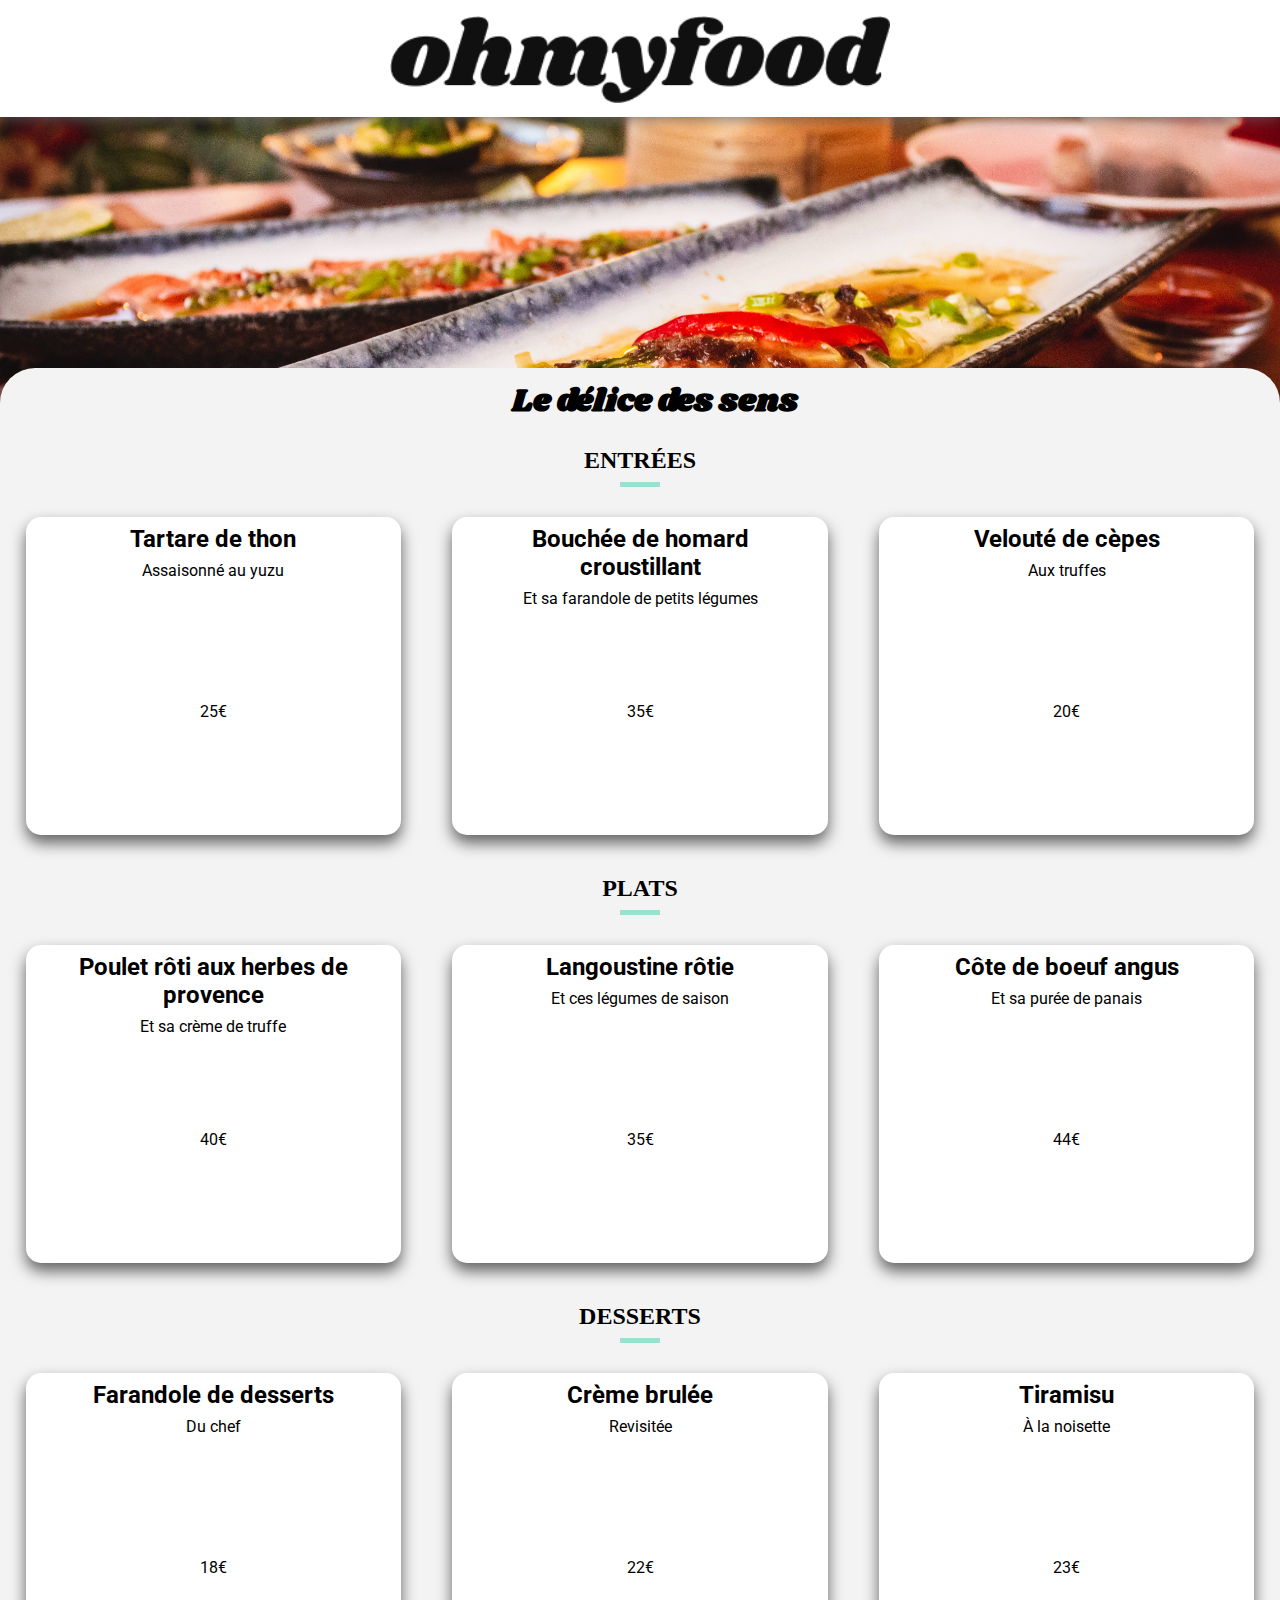
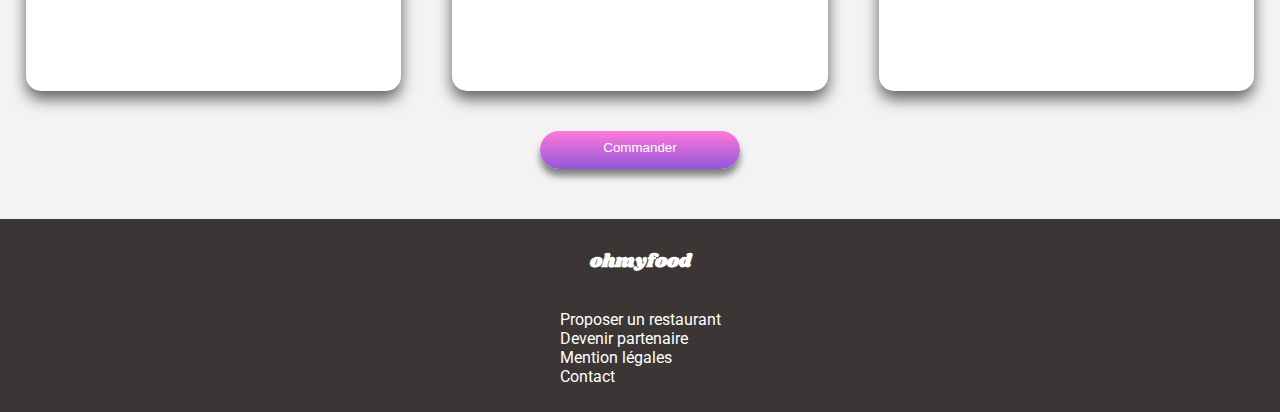
==== commit 0187fa10: "Mise en place animations favoris" ====
--- a/MenuDelice.html
+++ b/MenuDelice.html
@@ -29,7 +29,7 @@
                 <h1>Le délice des sens</h1>
                 <div class="favorisMenu">
                     <i class="far fa-heart fa-2x"></i>
-                    <!-- <i class="fas fa-heart"></i> -->
+                    <i class="fas fa-heart fa-2x"></i>
                 </div>
             </div>
             <h2>ENTRÉES</h2>
--- a/styles/style.css
+++ b/styles/style.css
@@ -1,4 +1,52 @@
 @charset "UTF-8";
+/* #region Breakpoints et Mixins */
+/* #region Breakpoints */
+/* #endregion */
+/* #region Mixins */
+/* #endregion */
+/* #endregion */
+/* #region Variables */
+/* #region Variables des couleurs */
+/* #endregion */
+/* #region Variables des polices d'écritures */
+/* #endregion */
+/* #endregion */
+/* #region Animation Loader */
+@-webkit-keyframes taillebody {
+  0% {
+    overflow: hidden;
+  }
+  100% {
+    overflow: auto;
+  }
+}
+@keyframes taillebody {
+  0% {
+    overflow: hidden;
+  }
+  100% {
+    overflow: auto;
+  }
+}
+
+@-webkit-keyframes loaderDisparait {
+  0% {
+    opacity: 1;
+  }
+  100% {
+    opacity: 0;
+  }
+}
+
+@keyframes loaderDisparait {
+  0% {
+    opacity: 1;
+  }
+  100% {
+    opacity: 0;
+  }
+}
+
 @-webkit-keyframes spin {
   0% {
     -webkit-transform: rotate(0deg);
@@ -9,6 +57,7 @@
             transform: rotate(360deg);
   }
 }
+
 @keyframes spin {
   0% {
     -webkit-transform: rotate(0deg);
@@ -38,24 +87,8 @@
   }
 }
 
-@-webkit-keyframes loaderDisparait {
-  0% {
-    opacity: 1;
-  }
-  100% {
-    opacity: 0;
-  }
-}
-
-@keyframes loaderDisparait {
-  0% {
-    opacity: 1;
-  }
-  100% {
-    opacity: 0;
-  }
-}
-
+/* #endregion */
+/* #region Animation Apparition des Menus */
 @-webkit-keyframes apparitionMenuDivers {
   0% {
     opacity: 0;
@@ -64,7 +97,6 @@
     opacity: 1;
   }
 }
-
 @keyframes apparitionMenuDivers {
   0% {
     opacity: 0;
@@ -74,6 +106,37 @@
   }
 }
 
+/* #endregion */
+/* #region Animation Apparition des Menus */
+@keyframes apparitionMenuDivers {
+  0% {
+    opacity: 0;
+  }
+  100% {
+    opacity: 1;
+  }
+}
+
+/* #endregion */
+/* #region Animation Apparition des Favoris */
+@-webkit-keyframes apparitionCoeurs {
+  0% {
+    opacity: 0;
+  }
+  100% {
+    opacity: 1;
+  }
+}
+@keyframes apparitionCoeurs {
+  0% {
+    opacity: 0;
+  }
+  100% {
+    opacity: 1;
+  }
+}
+
+/* #endregion */
 /* #region Généralités et Loader */
 body {
   margin: 0px;
@@ -81,6 +144,8 @@
   max-width: 1920px;
   min-width: 400px;
   margin: auto;
+  -webkit-animation: taillebody 12s;
+          animation: taillebody 12s;
 }
 
 body .loaderTotal {
@@ -92,8 +157,12 @@
           justify-content: center;
   -webkit-animation: loaderDisparait 1s 3s both;
           animation: loaderDisparait 1s 3s both;
-  position: relative;
-  top: 576px;
+  position: absolute;
+  top: 50%;
+  left: 50%;
+  -webkit-transform: translate(-50%, -50%);
+          transform: translate(-50%, -50%);
+  max-height: 500px;
 }
 
 body .loaderTotal .fas {
@@ -106,7 +175,11 @@
   position: relative;
   left: 165px;
   top: 120px;
-  color: #FF79DA;
+  background: -webkit-gradient(linear, left top, left bottom, from(#FF79DA), to(#9356DC));
+  background: linear-gradient(180deg, #FF79DA, #9356DC);
+  color: transparent;
+  background-clip: text;
+  -webkit-background-clip: text;
 }
 
 body .loaderTotal #loader {
@@ -128,6 +201,7 @@
   position: relative;
   height: 85px;
   background-color: white;
+  z-index: 1;
 }
 
 .fleche {
@@ -135,6 +209,12 @@
   top: 21px;
   left: 8%;
   font-size: 1.5rem;
+  color: black;
+}
+
+.fleche a {
+  text-decoration: none;
+  color: black;
 }
 
 .logoHeader {
@@ -169,7 +249,21 @@
 #contenuIndex h1 {
   font-family: "Roboto";
   font-weight: bold;
-  margin-left: 44px;
+  margin-left: 30px;
+}
+
+@media screen and (min-width: 1281px) {
+  #contenuIndex h1 {
+    margin-left: 0px;
+    text-align: center;
+  }
+}
+
+@media screen and (min-width: 760px) {
+  #contenuIndex h1 {
+    margin-left: 0px;
+    text-align: center;
+  }
 }
 
 #contenuIndex h2,
@@ -204,6 +298,7 @@
 
 #partie1 .explication p,
 #partie1 .explication h1 {
+  white-space: normal;
   margin-left: 5%;
   margin-right: 5%;
 }
@@ -266,6 +361,20 @@
 
 #partie2 h1 {
   margin-left: 30px;
+}
+
+@media screen and (min-width: 1281px) {
+  #partie2 h1 {
+    margin-left: 0px;
+    text-align: center;
+  }
+}
+
+@media screen and (min-width: 760px) {
+  #partie2 h1 {
+    margin-left: 0px;
+    text-align: center;
+  }
 }
 
 #partie2 .restaurant,
@@ -372,10 +481,6 @@
   }
 }
 
-#partie3 h1 {
-  margin-left: 5%;
-}
-
 #partie3 h2,
 #partie3 p {
   margin-top: 5px;
@@ -391,6 +496,21 @@
      object-position: bottom;
   border-top-left-radius: 20px;
   border-top-right-radius: 20px;
+  object-fit: cover;
+  -o-object-position: center;
+     object-position: center;
+}
+
+@media screen and (min-width: 1281px) {
+  #partie3 img {
+    height: 325px !important;
+  }
+}
+
+@media screen and (min-width: 760px) {
+  #partie3 img {
+    height: 250px;
+  }
 }
 
 #partie3 .info {
@@ -450,6 +570,7 @@
     width: 40%;
     margin-right: 1%;
     margin-left: 1%;
+    height: 350px !important;
   }
 }
 
@@ -461,6 +582,7 @@
     width: 40%;
     margin-right: 1%;
     margin-left: 1%;
+    height: 275px;
   }
 }
 
@@ -468,6 +590,44 @@
   left: 85%;
   position: absolute;
   margin-top: -40px;
+}
+
+#partie3 .favoris .far {
+  background: -webkit-gradient(linear, left top, left bottom, from(#FF79DA), to(#9356DC));
+  background: linear-gradient(180deg, #FF79DA, #9356DC);
+  color: transparent;
+  background-clip: text;
+  -webkit-background-clip: text;
+}
+
+#partie3 .favoris .far:hover {
+  background: -webkit-gradient(linear, left top, left bottom, from(#FF79DA), to(#9356DC));
+  background: linear-gradient(180deg, #FF79DA, #9356DC);
+  color: transparent;
+  background-clip: text;
+  -webkit-background-clip: text;
+}
+
+#partie3 .favoris .fas {
+  background: -webkit-gradient(linear, left top, left bottom, from(#FF79DA), to(#9356DC));
+  background: linear-gradient(180deg, #FF79DA, #9356DC);
+  color: transparent;
+  background-clip: text;
+  -webkit-background-clip: text;
+  position: absolute;
+  left: 0px;
+  z-index: 1;
+  opacity: 0;
+}
+
+#partie3 .favoris .fas:hover {
+  background: -webkit-gradient(linear, left top, left bottom, from(#FF79DA), to(#9356DC));
+  background: linear-gradient(180deg, #FF79DA, #9356DC);
+  color: transparent;
+  background-clip: text;
+  -webkit-background-clip: text;
+  -webkit-animation: apparitionCoeurs 3s;
+          animation: apparitionCoeurs 3s;
 }
 
 #partie3 figure {
@@ -559,11 +719,61 @@
   top: 25%;
 }
 
+.menus .titresMenu .favorisMenu .far {
+  background: -webkit-gradient(linear, left top, left bottom, from(#FF79DA), to(#9356DC));
+  background: linear-gradient(180deg, #FF79DA, #9356DC);
+  color: transparent;
+  background-clip: text;
+  -webkit-background-clip: text;
+}
+
+.menus .titresMenu .favorisMenu .far:hover {
+  background: -webkit-gradient(linear, left top, left bottom, from(linear-gradient(180deg, #FF79DA, #9356DC)), to(white));
+  background: linear-gradient(180deg, linear-gradient(180deg, #FF79DA, #9356DC), white);
+  color: transparent;
+  background-clip: text;
+  -webkit-background-clip: text;
+}
+
+.menus .titresMenu .favorisMenu .fas {
+  background: -webkit-gradient(linear, left top, left bottom, from(#FF79DA), to(#9356DC));
+  background: linear-gradient(180deg, #FF79DA, #9356DC);
+  color: transparent;
+  background-clip: text;
+  -webkit-background-clip: text;
+  position: absolute;
+  left: 0px;
+  z-index: 1;
+  opacity: 0;
+}
+
+.menus .titresMenu .favorisMenu .fas:hover {
+  background: -webkit-gradient(linear, left top, left bottom, from(#FF79DA), to(#9356DC));
+  background: linear-gradient(180deg, #FF79DA, #9356DC);
+  color: transparent;
+  background-clip: text;
+  -webkit-background-clip: text;
+  -webkit-animation: apparitionCoeurs 3s;
+          animation: apparitionCoeurs 3s;
+}
+
 .menus .titresMenu h1 {
   margin-left: 30px;
   font-weight: bold;
   font-family: "Shrikhand";
   padding-top: 10px;
+}
+
+@media screen and (min-width: 1281px) {
+  .menus .titresMenu h1 {
+    text-align: center;
+  }
+}
+
+@media screen and (min-width: 760px) {
+  .menus .titresMenu h1 {
+    text-align: center;
+  }
 }
 
 .menus button {
@@ -851,7 +1061,8 @@
           animation-duration: 8s;
 }
 
-h2, p {
+h2,
+p {
   margin-top: 8px;
   margin-left: 15px;
   white-space: nowrap;
@@ -860,7 +1071,8 @@
 }
 
 @media screen and (min-width: 1281px) {
-  h2, p {
+  h2,
+  p {
     margin-left: 0px;
     white-space: normal;
     overflow: visible;
@@ -868,7 +1080,8 @@
 }
 
 @media screen and (min-width: 760px) {
-  h2, p {
+  h2,
+  p {
     margin-left: 0px;
     white-space: normal;
     overflow: visible;
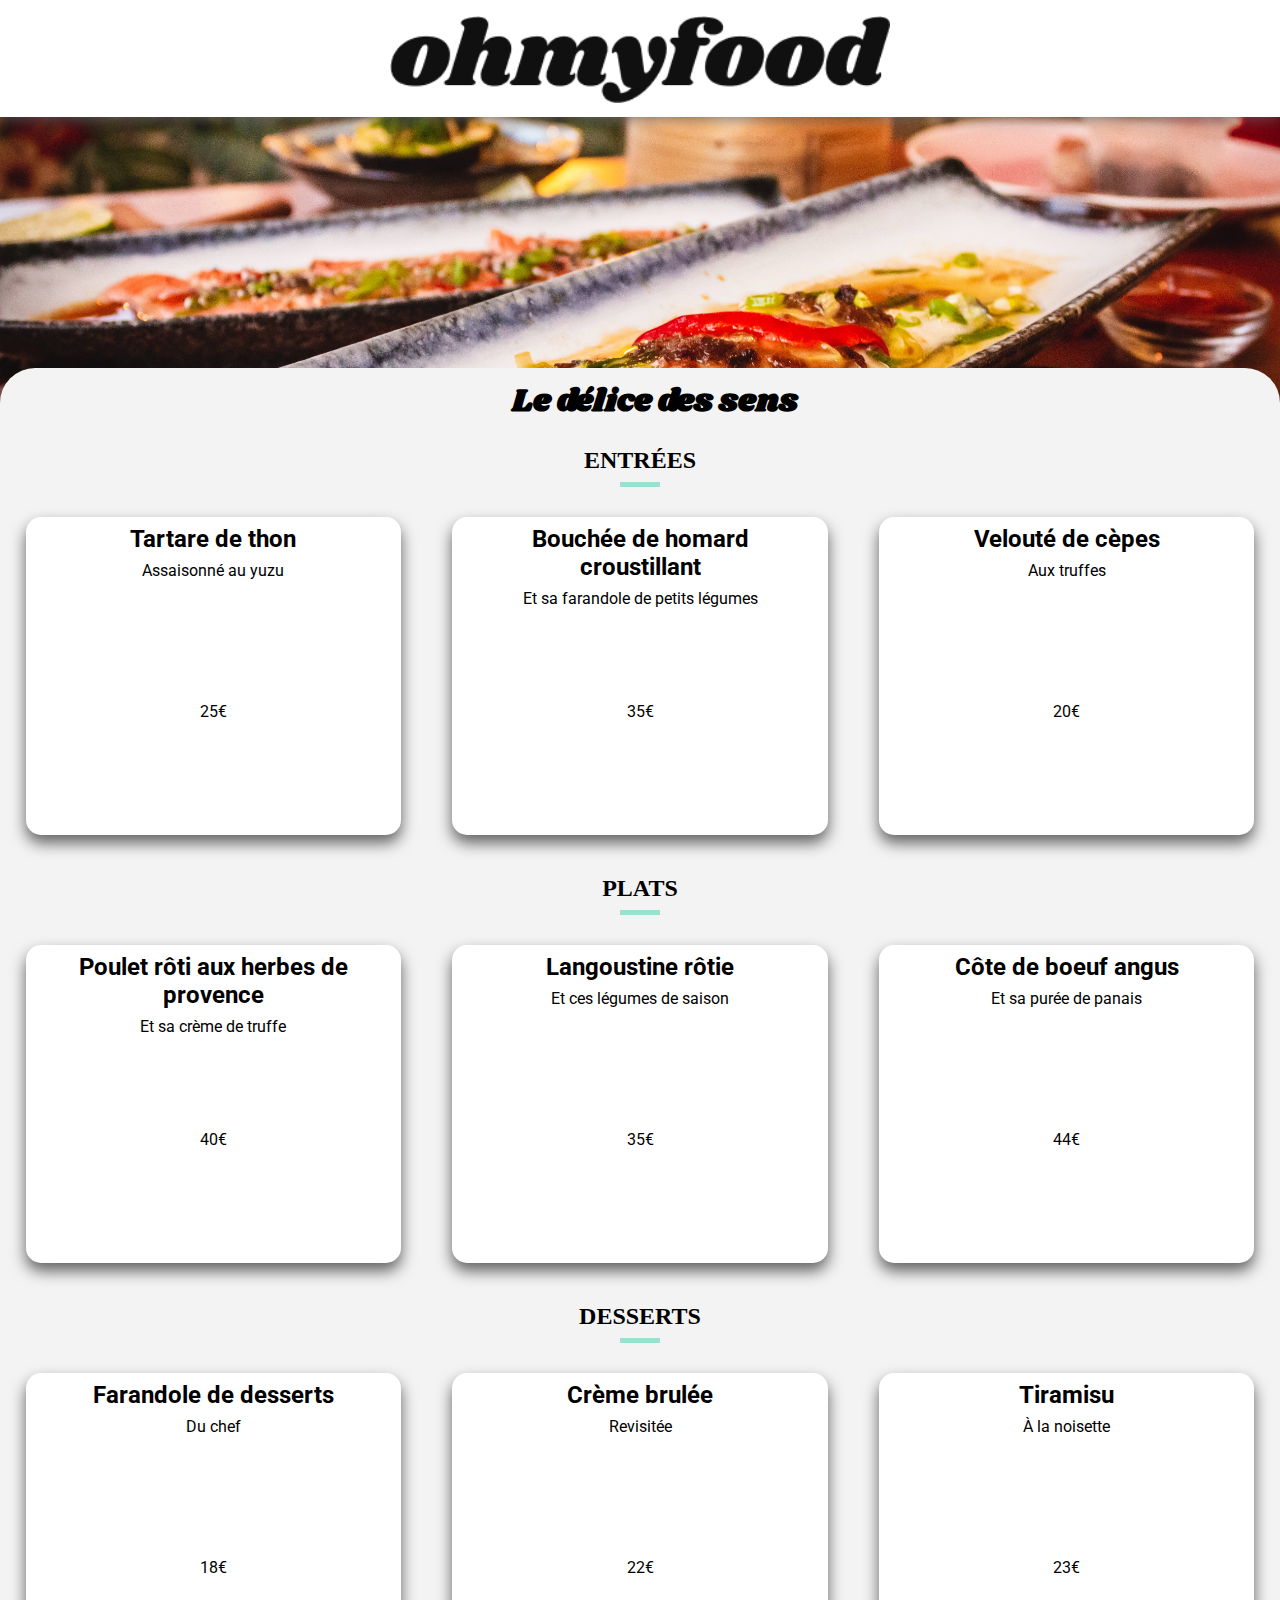
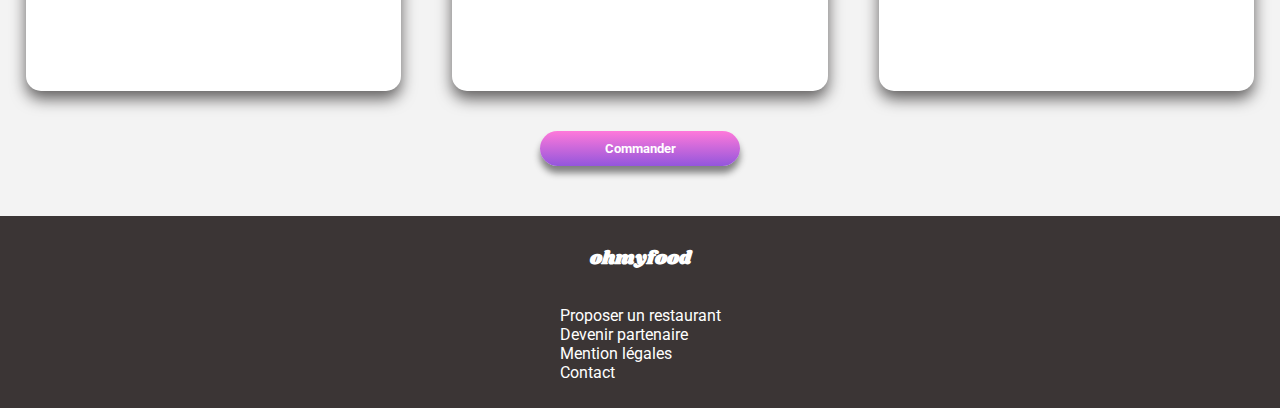
==== commit 6059b07f: "Problème validateur" ====
--- a/MenuDelice.html
+++ b/MenuDelice.html
@@ -153,7 +153,7 @@
                 </div>
             </div>
             <div class="commandes">
-                <button><p> Commander</p></button>
+                <button> Commander</button>
             </div>
         </div>
     </div>
--- a/styles/style.css
+++ b/styles/style.css
@@ -227,13 +227,19 @@
 }
 
 .logoHeader img {
-  width: 40%;
+  width: 70%;
 }
 
 @media screen and (min-width: 1281px) {
   .logoHeader img {
     width: 494px;
     height: 86px;
+  }
+}
+
+@media screen and (min-width: 760px) {
+  .logoHeader img {
+    width: 40%;
   }
 }
 
@@ -312,6 +318,11 @@
   border: none;
   -webkit-box-shadow: 0 5px 5px 0 grey;
           box-shadow: 0 5px 5px 0 grey;
+  font-family: "Roboto";
+  font-weight: bold;
+  white-space: normal;
+  padding-top: 10px;
+  padding-bottom: 10px;
 }
 
 @media screen and (min-width: 1281px) {
@@ -404,6 +415,18 @@
   position: relative;
 }
 
+#partie2 .restaurant:hover,
+#partie2 .choix:hover,
+#partie2 .degustez:hover {
+  background-color: #e4d5f6;
+}
+
+#partie2 .restaurant:hover .fas,
+#partie2 .choix:hover .fas,
+#partie2 .degustez:hover .fas {
+  color: #9356DC;
+}
+
 #partie2 p {
   margin: 0px;
   font-weight: bold;
@@ -593,8 +616,7 @@
 }
 
 #partie3 .favoris .far {
-  background: -webkit-gradient(linear, left top, left bottom, from(#FF79DA), to(#9356DC));
-  background: linear-gradient(180deg, #FF79DA, #9356DC);
+  background: black;
   color: transparent;
   background-clip: text;
   -webkit-background-clip: text;
@@ -628,6 +650,7 @@
   -webkit-background-clip: text;
   -webkit-animation: apparitionCoeurs 3s;
           animation: apparitionCoeurs 3s;
+  opacity: 1;
 }
 
 #partie3 figure {
@@ -654,9 +677,20 @@
 }
 
 #partie3 .nouveau P {
-  text-align: center;
   font-weight: bold;
   color: #278870;
+}
+
+@media screen and (min-width: 1281px) {
+  #partie3 .nouveau P {
+    text-align: center;
+  }
+}
+
+@media screen and (min-width: 760px) {
+  #partie3 .nouveau P {
+    text-align: center;
+  }
 }
 
 #partie3 a {
@@ -720,8 +754,7 @@
 }
 
 .menus .titresMenu .favorisMenu .far {
-  background: -webkit-gradient(linear, left top, left bottom, from(#FF79DA), to(#9356DC));
-  background: linear-gradient(180deg, #FF79DA, #9356DC);
+  background: black;
   color: transparent;
   background-clip: text;
   -webkit-background-clip: text;
@@ -755,6 +788,7 @@
   -webkit-background-clip: text;
   -webkit-animation: apparitionCoeurs 3s;
           animation: apparitionCoeurs 3s;
+  opacity: 1;
 }
 
 .menus .titresMenu h1 {
@@ -782,6 +816,11 @@
   width: 50%;
   color: white;
   border-color: white;
+  font-family: "Roboto";
+  font-weight: bold;
+  white-space: normal;
+  padding-top: 10px;
+  padding-bottom: 10px;
 }
 
 /* #endregion */
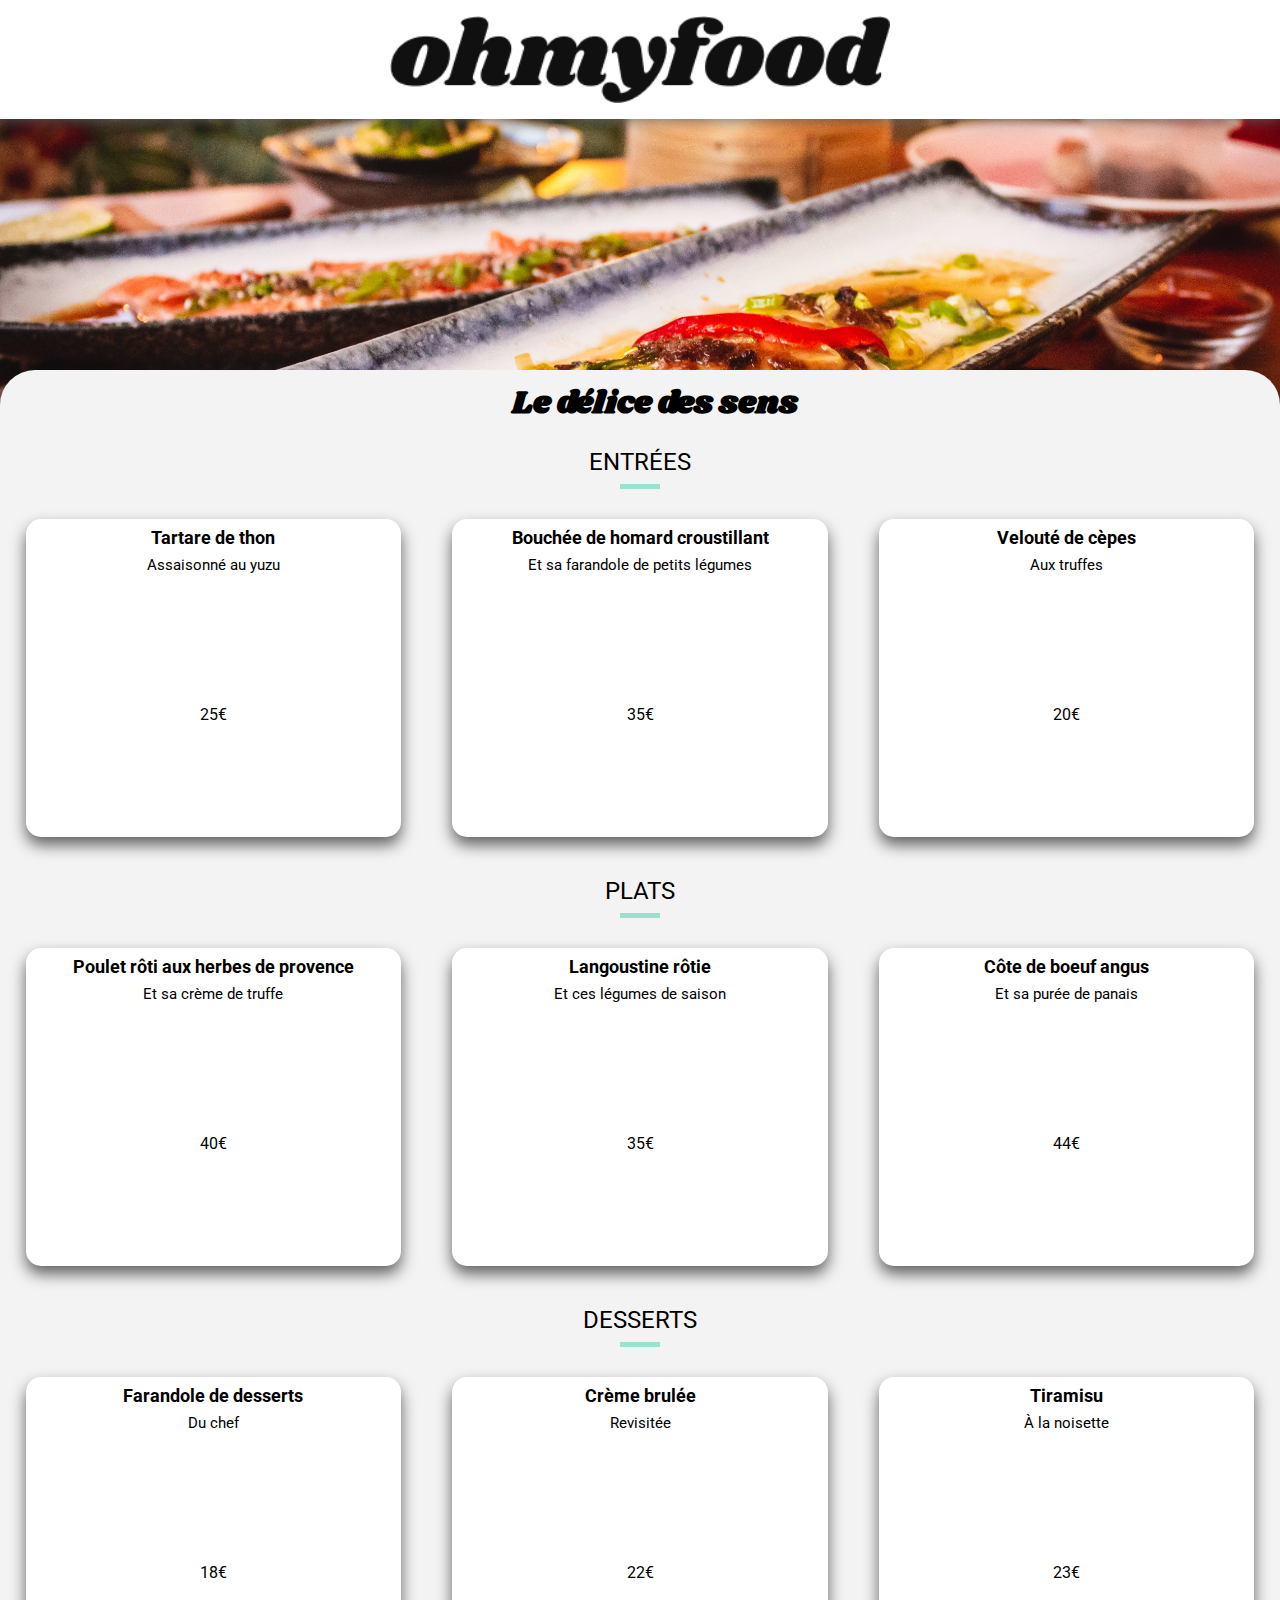
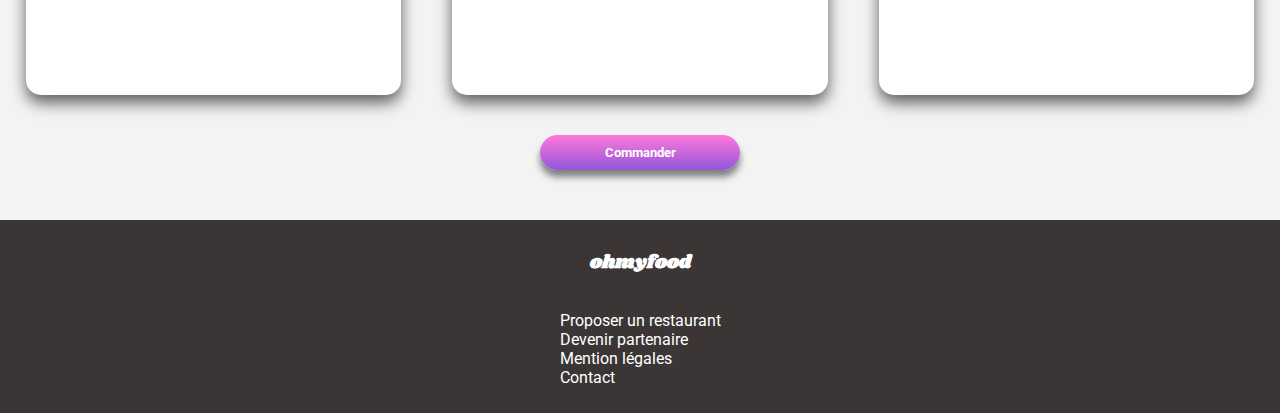
==== commit 14393e9f: "Dernier ajustement" ====
--- a/MenuDelice.html
+++ b/MenuDelice.html
@@ -13,7 +13,7 @@
 <body>
     <header>
         <a href="index.html" class="fleche">
-            <i class="fas fa-arrow-left fa-2x"></i>
+            <i class="fas fa-arrow-left"></i>
         </a>
         <!-- Logo -->
         <div class="logoHeader">
--- a/styles/style.css
+++ b/styles/style.css
@@ -97,17 +97,6 @@
     opacity: 1;
   }
 }
-@keyframes apparitionMenuDivers {
-  0% {
-    opacity: 0;
-  }
-  100% {
-    opacity: 1;
-  }
-}
-
-/* #endregion */
-/* #region Animation Apparition des Menus */
 @keyframes apparitionMenuDivers {
   0% {
     opacity: 0;
@@ -178,7 +167,6 @@
   background: -webkit-gradient(linear, left top, left bottom, from(#FF79DA), to(#9356DC));
   background: linear-gradient(180deg, #FF79DA, #9356DC);
   color: transparent;
-  background-clip: text;
   -webkit-background-clip: text;
 }
 
@@ -199,7 +187,6 @@
   -webkit-box-shadow: 0 0 15px 0 #636161;
           box-shadow: 0 0 15px 0 #636161;
   position: relative;
-  height: 85px;
   background-color: white;
   z-index: 1;
 }
@@ -275,7 +262,6 @@
 #contenuIndex h2,
 #contenuIndex p {
   font-family: "Roboto";
-  font-weight: bold;
 }
 
 /* #region Partie 1 */
@@ -618,7 +604,6 @@
 #partie3 .favoris .far {
   background: black;
   color: transparent;
-  background-clip: text;
   -webkit-background-clip: text;
 }
 
@@ -626,7 +611,6 @@
   background: -webkit-gradient(linear, left top, left bottom, from(#FF79DA), to(#9356DC));
   background: linear-gradient(180deg, #FF79DA, #9356DC);
   color: transparent;
-  background-clip: text;
   -webkit-background-clip: text;
 }
 
@@ -634,7 +618,6 @@
   background: -webkit-gradient(linear, left top, left bottom, from(#FF79DA), to(#9356DC));
   background: linear-gradient(180deg, #FF79DA, #9356DC);
   color: transparent;
-  background-clip: text;
   -webkit-background-clip: text;
   position: absolute;
   left: 0px;
@@ -646,7 +629,6 @@
   background: -webkit-gradient(linear, left top, left bottom, from(#FF79DA), to(#9356DC));
   background: linear-gradient(180deg, #FF79DA, #9356DC);
   color: transparent;
-  background-clip: text;
   -webkit-background-clip: text;
   -webkit-animation: apparitionCoeurs 3s;
           animation: apparitionCoeurs 3s;
@@ -727,6 +709,8 @@
 
 .menus h2 {
   margin-bottom: 0px;
+  font-family: "Roboto";
+  font-weight: normal;
 }
 
 @media screen and (min-width: 1281px) {
@@ -756,7 +740,6 @@
 .menus .titresMenu .favorisMenu .far {
   background: black;
   color: transparent;
-  background-clip: text;
   -webkit-background-clip: text;
 }
 
@@ -764,7 +747,6 @@
   background: -webkit-gradient(linear, left top, left bottom, from(linear-gradient(180deg, #FF79DA, #9356DC)), to(white));
   background: linear-gradient(180deg, linear-gradient(180deg, #FF79DA, #9356DC), white);
   color: transparent;
-  background-clip: text;
   -webkit-background-clip: text;
 }
 
@@ -772,7 +754,6 @@
   background: -webkit-gradient(linear, left top, left bottom, from(#FF79DA), to(#9356DC));
   background: linear-gradient(180deg, #FF79DA, #9356DC);
   color: transparent;
-  background-clip: text;
   -webkit-background-clip: text;
   position: absolute;
   left: 0px;
@@ -784,7 +765,6 @@
   background: -webkit-gradient(linear, left top, left bottom, from(#FF79DA), to(#9356DC));
   background: linear-gradient(180deg, #FF79DA, #9356DC);
   color: transparent;
-  background-clip: text;
   -webkit-background-clip: text;
   -webkit-animation: apparitionCoeurs 3s;
           animation: apparitionCoeurs 3s;
@@ -958,6 +938,15 @@
   }
 }
 
+.blocMenu .blocNom h2 {
+  font-size: 18px;
+  font-weight: bold;
+}
+
+.blocMenu .blocNom p {
+  font-size: 15px;
+}
+
 .blocMenu .blocPrix {
   width: calc(20%);
   max-height: 80px;
